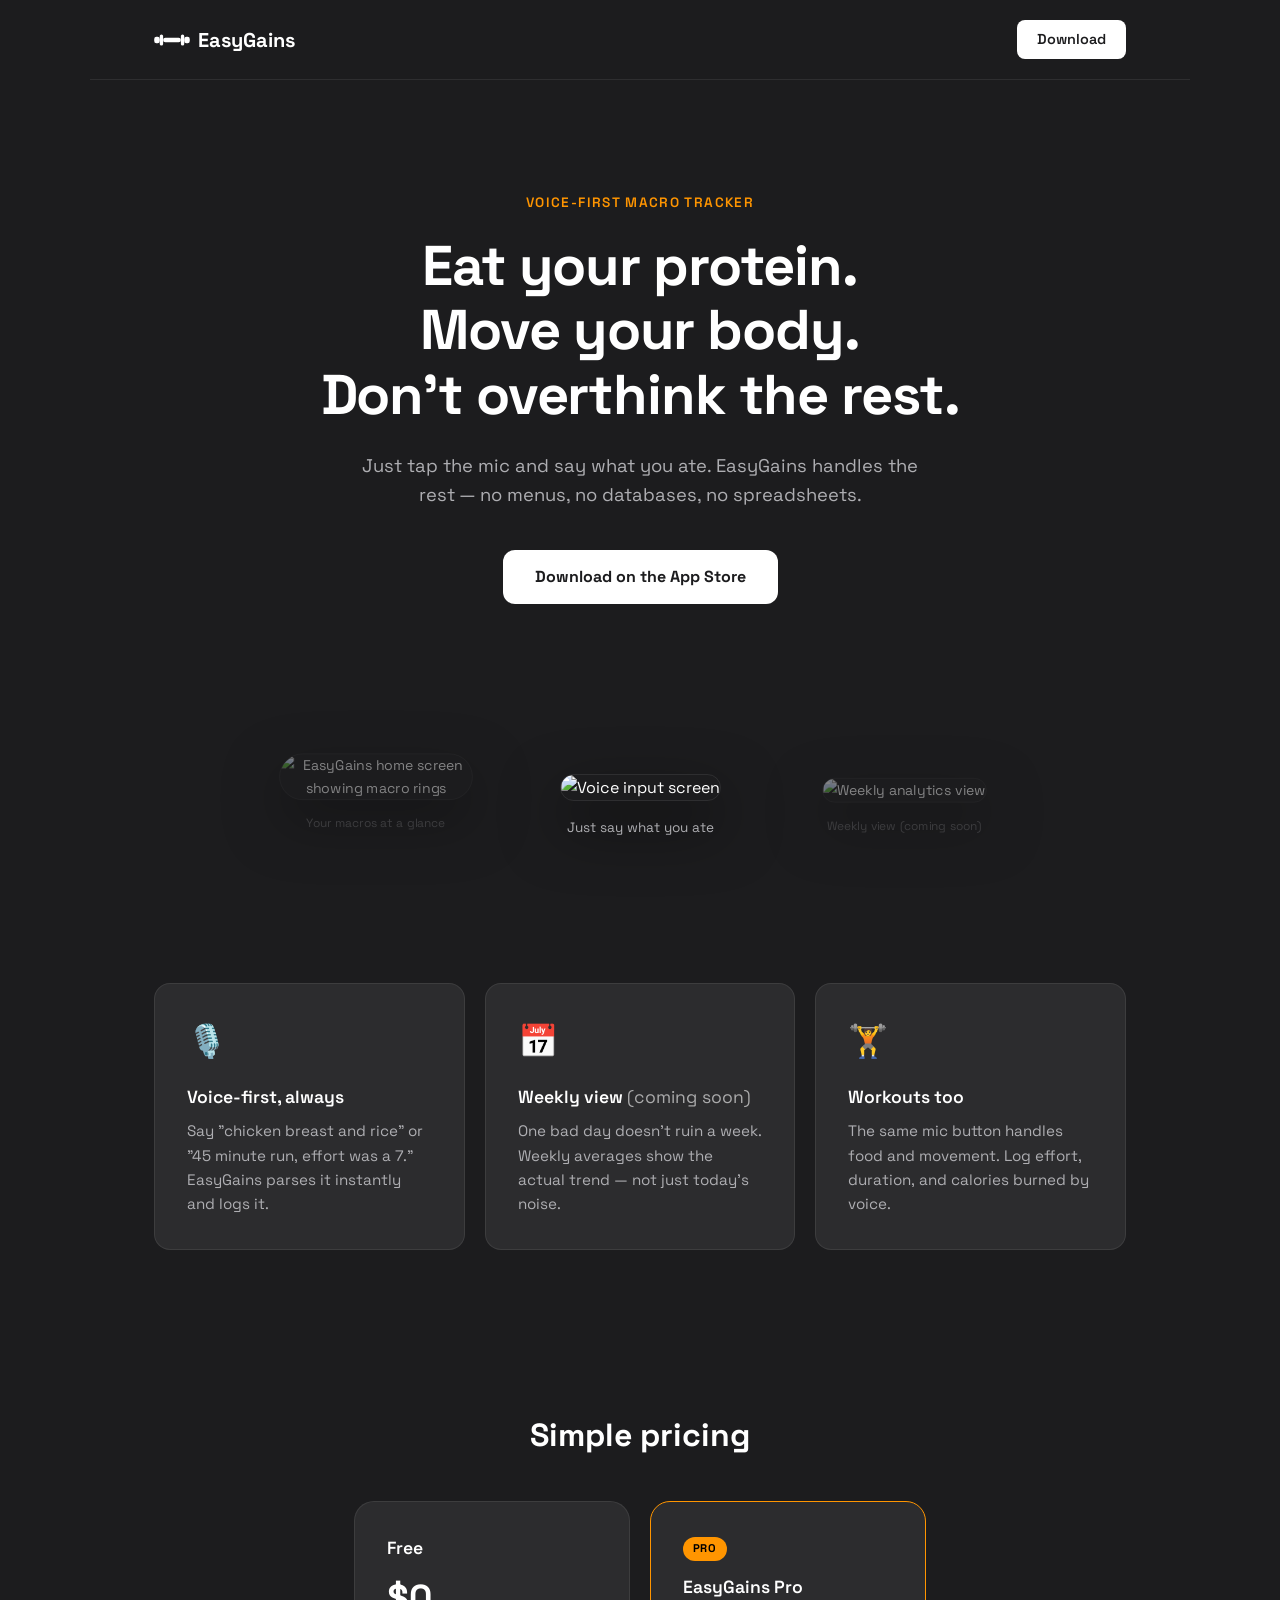
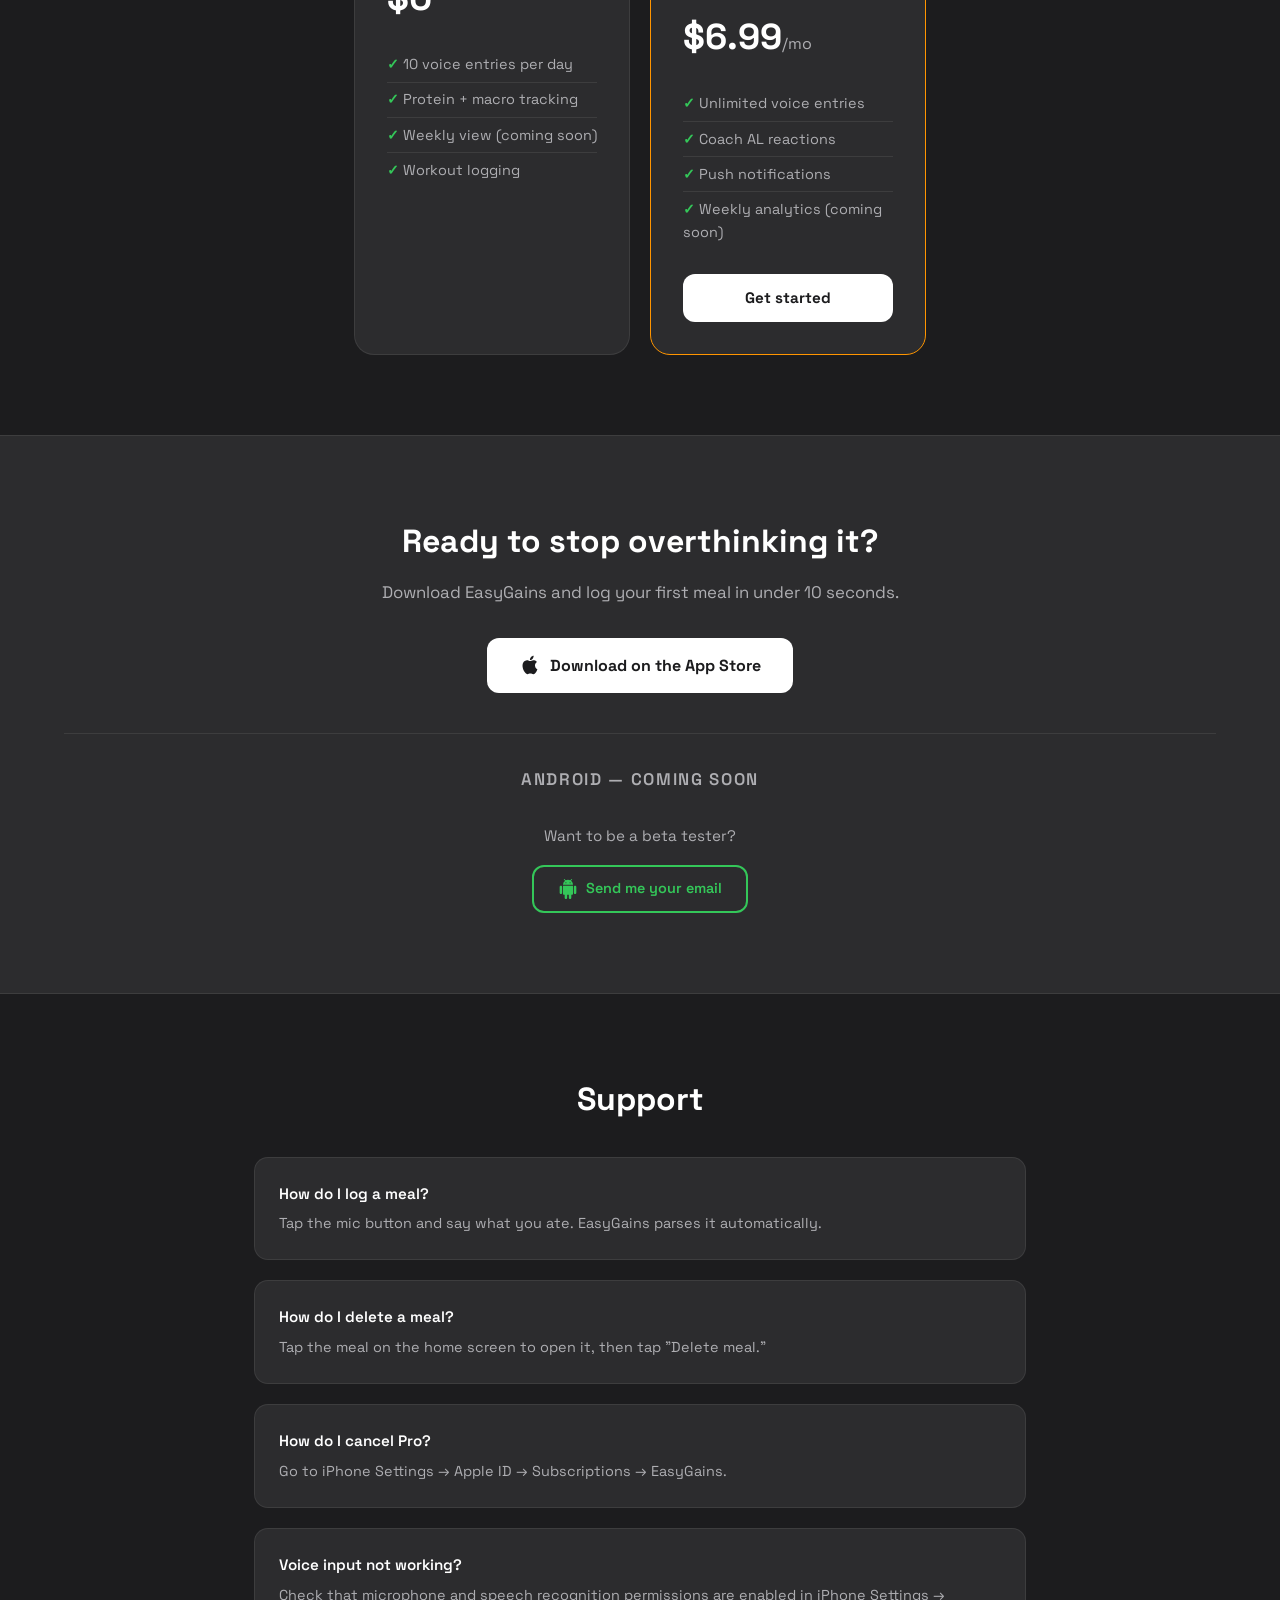
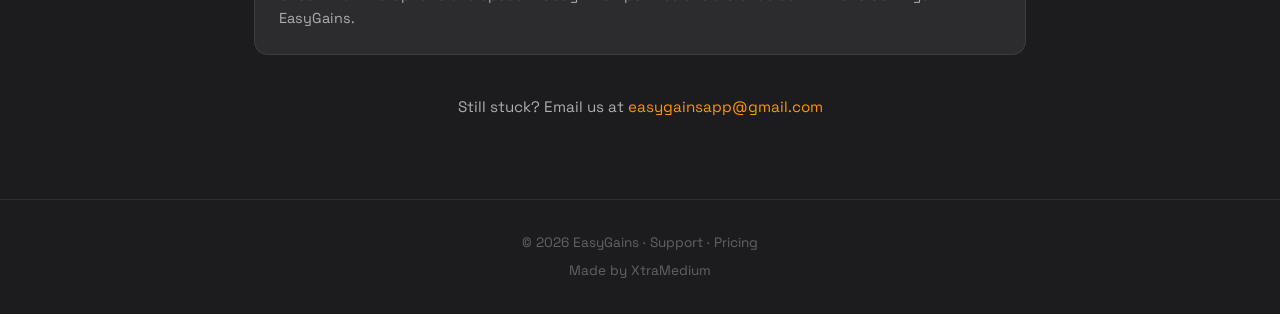
==== index.html @ 346e752f "feat: add Android beta signup and update contact email Add Android coming-soon section with mailto b" ====
<!DOCTYPE html>
<html lang="en">
<head>
    <meta charset="UTF-8">
    <meta name="viewport" content="width=device-width, initial-scale=1.0">
    <title>EasyGains — Voice-first macro tracker</title>
    <meta name="description" content="Track protein and macros by voice. Just say what you ate. No menus. No databases. Just results.">
    <link rel="icon" href="assets/favicon.png">
    <link rel="stylesheet" href="styles.css">
    <link rel="preconnect" href="https://fonts.googleapis.com">
    <link rel="preconnect" href="https://fonts.gstatic.com" crossorigin>
    <link href="https://fonts.googleapis.com/css2?family=Space+Grotesk:wght@400;500;600;700&display=swap" rel="stylesheet">
</head>
<body>

    <nav>
        <div class="logo">
            <svg class="logo-icon" viewBox="0 0 32 18" fill="none" xmlns="http://www.w3.org/2000/svg">
                <rect x="0" y="6" width="5" height="6" rx="2" fill="white"/>
                <rect x="5" y="4" width="3" height="10" rx="1.5" fill="white"/>
                <rect x="8" y="7" width="16" height="4" rx="2" fill="white"/>
                <rect x="24" y="4" width="3" height="10" rx="1.5" fill="white"/>
                <rect x="27" y="6" width="5" height="6" rx="2" fill="white"/>
            </svg>
            EasyGains
        </div>
        <a href="https://apps.apple.com/app/easygains/id6760476920" class="btn-nav">Download</a>
    </nav>

    <section class="hero">
        <p class="eyebrow">Voice-first macro tracker</p>
        <h1>Eat your protein.<br>Move your body.<br>Don't overthink the rest.</h1>
        <p class="subtitle">Just tap the mic and say what you ate. EasyGains handles the rest — no menus, no databases, no spreadsheets.</p>
        <a href="https://apps.apple.com/app/easygains/id6760476920" class="btn-primary">Download on the App Store</a>
    </section>

    <section class="screenshots">
        <div class="phone-row">
            <div class="phone-wrap" onclick="setFeatured(this)">
                <img src="assets/screenshots/home.png" alt="EasyGains home screen showing macro rings" class="phone-screen">
                <p class="screen-label">Your macros at a glance</p>
            </div>
            <div class="phone-wrap featured" onclick="setFeatured(this)">
                <img src="assets/screenshots/voice.png" alt="Voice input screen" class="phone-screen">
                <p class="screen-label">Just say what you ate</p>
            </div>
            <div class="phone-wrap" onclick="setFeatured(this)">
                <img src="assets/screenshots/weekly.png" alt="Weekly analytics view" class="phone-screen">
                <p class="screen-label">Weekly view (coming soon)</p>
            </div>
        </div>
    </section>

    <section class="features">
        <div class="features-grid">
            <div class="feature-card">
                <span class="feature-icon">🎙️</span>
                <h3>Voice-first, always</h3>
                <p>Say "chicken breast and rice" or "45 minute run, effort was a 7." EasyGains parses it instantly and logs it.</p>
            </div>
            <div class="feature-card">
                <span class="feature-icon">📅</span>
                <h3>Weekly view <span style="font-weight:400; opacity:0.6;">(coming soon)</span></h3>
                <p>One bad day doesn't ruin a week. Weekly averages show the actual trend — not just today's noise.</p>
            </div>
            <div class="feature-card">
                <span class="feature-icon">🏋️</span>
                <h3>Workouts too</h3>
                <p>The same mic button handles food and movement. Log effort, duration, and calories burned by voice.</p>
            </div>
        </div>
    </section>

    <section class="pricing" id="pricing">
        <h2>Simple pricing</h2>
        <div class="pricing-grid">
            <div class="pricing-card">
                <h3>Free</h3>
                <p class="price">$0</p>
                <ul>
                    <li>10 voice entries per day</li>
                    <li>Protein + macro tracking</li>
                    <li>Weekly view (coming soon)</li>
                    <li>Workout logging</li>
                </ul>
            </div>
            <div class="pricing-card pro">
                <div class="pro-badge">Pro</div>
                <h3>EasyGains Pro</h3>
                <p class="price">$6.99<span>/mo</span></p>
                <ul>
                    <li>Unlimited voice entries</li>
                    <li>Coach AL reactions</li>
                    <li>Push notifications</li>
                    <li>Weekly analytics (coming soon)</li>
                </ul>
                <a href="https://apps.apple.com/app/easygains/id6760476920" class="btn-primary">Get started</a>
            </div>
        </div>
    </section>

    <section class="download" id="download">
        <h2>Ready to stop overthinking it?</h2>
        <p>Download EasyGains and log your first meal in under 10 seconds.</p>
        <a href="https://apps.apple.com/app/easygains/id6760476920" class="app-store-btn">
            <svg viewBox="0 0 24 24" fill="currentColor" class="apple-icon"><path d="M18.71 19.5c-.83 1.24-1.71 2.45-3.05 2.47-1.34.03-1.77-.79-3.29-.79-1.53 0-2 .77-3.27.82-1.31.05-2.3-1.32-3.14-2.53C4.25 17 2.94 12.45 4.7 9.39c.87-1.52 2.43-2.48 4.12-2.51 1.28-.02 2.5.87 3.29.87.78 0 2.26-1.07 3.8-.91.65.03 2.47.26 3.64 1.98-.09.06-2.17 1.28-2.15 3.81.03 3.02 2.65 4.03 2.68 4.04-.03.07-.42 1.44-1.38 2.83M13 3.5c.73-.83 1.94-1.46 2.94-1.5.13 1.17-.34 2.35-1.04 3.19-.69.85-1.83 1.51-2.95 1.42-.15-1.15.41-2.35 1.05-3.11z"/></svg>
            Download on the App Store
        </a>
        <div class="android-beta">
            <p class="android-label">Android — coming soon</p>
            <p class="android-text">Want to be a beta tester?</p>
            <a href="mailto:easygainsapp@gmail.com?subject=EasyGains%20Android%20Beta&body=Hey!%20I'd%20like%20to%20join%20the%20Android%20beta." class="btn-android">
                <svg viewBox="0 0 24 24" fill="currentColor" class="android-icon"><path d="M6 18c0 .55.45 1 1 1h1v3.5c0 .83.67 1.5 1.5 1.5s1.5-.67 1.5-1.5V19h2v3.5c0 .83.67 1.5 1.5 1.5s1.5-.67 1.5-1.5V19h1c.55 0 1-.45 1-1V8H6v10zM3.5 8C2.67 8 2 8.67 2 9.5v7c0 .83.67 1.5 1.5 1.5S5 17.33 5 16.5v-7C5 8.67 4.33 8 3.5 8zm17 0c-.83 0-1.5.67-1.5 1.5v7c0 .83.67 1.5 1.5 1.5s1.5-.67 1.5-1.5v-7c0-.83-.67-1.5-1.5-1.5zm-4.97-5.84l1.3-1.3c.2-.2.2-.51 0-.71-.2-.2-.51-.2-.71 0l-1.48 1.48A5.84 5.84 0 0012 1c-.96 0-1.86.23-2.66.63L7.85.15c-.2-.2-.51-.2-.71 0-.2.2-.2.51 0 .71l1.31 1.31A5.983 5.983 0 006 7h12c0-2.21-1.2-4.15-2.97-5.18-.07-.05-.14-.1-.22-.16-.05-.03-.1-.07-.15-.1l-.13-.1zM10 5H9V4h1v1zm5 0h-1V4h1v1z"/></svg>
                Send me your email
            </a>
        </div>
    </section>

    <section class="support" id="support">
        <h2>Support</h2>
        <div class="support-grid">
            <div class="support-item">
                <h4>How do I log a meal?</h4>
                <p>Tap the mic button and say what you ate. EasyGains parses it automatically.</p>
            </div>
            <div class="support-item">
                <h4>How do I delete a meal?</h4>
                <p>Tap the meal on the home screen to open it, then tap "Delete meal."</p>
            </div>
            <div class="support-item">
                <h4>How do I cancel Pro?</h4>
                <p>Go to iPhone Settings → Apple ID → Subscriptions → EasyGains.</p>
            </div>
            <div class="support-item">
                <h4>Voice input not working?</h4>
                <p>Check that microphone and speech recognition permissions are enabled in iPhone Settings → EasyGains.</p>
            </div>
        </div>
        <p class="support-contact">Still stuck? Email us at <a href="mailto:easygainsapp@gmail.com">easygainsapp@gmail.com</a></p>
    </section>

    <footer>
        <p>© 2026 EasyGains · <a href="#support">Support</a> · <a href="#pricing">Pricing</a></p>
        <p class="footer-sub">Made by <a href="https://extramediumal.github.io" target="_blank">XtraMedium</a></p>
    </footer>

    <script>
        function setFeatured(el) {
            document.querySelectorAll('.phone-wrap').forEach(w => w.classList.remove('featured'));
            el.classList.add('featured');
        }
    </script>

</body>
</html>
---- styles.css ----
* {
    margin: 0;
    padding: 0;
    box-sizing: border-box;
}

:root {
    --bg: #1C1C1E;
    --bg-card: #2C2C2E;
    --bg-card-hover: #3A3A3C;
    --text: #FFFFFF;
    --text-secondary: #AEAEB2;
    --text-muted: #636366;
    --amber: #FF9500;
    --purple: #AF52DE;
    --green: #34C759;
    --border: rgba(255,255,255,0.08);
}

body {
    font-family: 'Space Grotesk', sans-serif;
    background: var(--bg);
    color: var(--text);
    line-height: 1.6;
}

/* Nav */
nav {
    display: flex;
    justify-content: space-between;
    align-items: center;
    padding: 1.25rem 5%;
    max-width: 1100px;
    margin: 0 auto;
    border-bottom: 1px solid var(--border);
}

.logo {
    font-size: 1.25rem;
    font-weight: 700;
    display: flex;
    align-items: center;
    gap: 0.5rem;
    color: var(--text);
    text-decoration: none;
}

.logo-icon {
    width: 36px;
    height: 20px;
}

.btn-nav {
    background: var(--text);
    color: var(--bg);
    padding: 0.5rem 1.25rem;
    border-radius: 8px;
    text-decoration: none;
    font-weight: 600;
    font-size: 0.9rem;
    transition: opacity 0.2s;
}

.btn-nav:hover {
    opacity: 0.85;
}

/* Hero */
.hero {
    text-align: center;
    padding: 7rem 5% 5rem;
    max-width: 780px;
    margin: 0 auto;
}

.eyebrow {
    font-size: 0.85rem;
    font-weight: 600;
    letter-spacing: 0.1em;
    text-transform: uppercase;
    color: var(--amber);
    margin-bottom: 1.25rem;
}

.hero h1 {
    font-size: 3.5rem;
    font-weight: 700;
    line-height: 1.15;
    margin-bottom: 1.5rem;
    letter-spacing: -0.02em;
}

.hero .subtitle {
    font-size: 1.15rem;
    color: var(--text-secondary);
    max-width: 560px;
    margin: 0 auto 2.5rem;
}

.btn-primary {
    display: inline-block;
    background: var(--text);
    color: var(--bg);
    padding: 0.9rem 2rem;
    border-radius: 12px;
    text-decoration: none;
    font-weight: 700;
    font-size: 1rem;
    transition: all 0.2s;
}

.btn-primary:hover {
    opacity: 0.9;
    transform: translateY(-2px);
}

/* Screenshots */
.screenshots {
    padding: 4rem 5%;
    overflow: hidden;
}

.phone-row {
    display: flex;
    justify-content: center;
    align-items: flex-end;
    gap: 1.5rem;
    max-width: 900px;
    margin: 0 auto;
}

.phone-wrap {
    flex: 1;
    max-width: 220px;
    text-align: center;
    opacity: 0.45;
    transform: scale(0.88);
    transition: opacity 0.4s ease, transform 0.4s cubic-bezier(0.34, 1.56, 0.64, 1), max-width 0.4s ease;
    cursor: pointer;
}

.phone-wrap:hover:not(.featured) {
    opacity: 0.65;
    transform: scale(0.91);
}

.phone-wrap.featured {
    opacity: 1;
    transform: scale(1);
    max-width: 260px;
    cursor: default;
}

.phone-screen {
    width: 100%;
    border-radius: 36px;
    box-shadow: 0 24px 60px rgba(0,0,0,0.5);
    border: 1px solid var(--border);
}

.screen-label {
    margin-top: 1rem;
    font-size: 0.85rem;
    color: var(--text-muted);
}

.phone-wrap.featured .screen-label {
    color: var(--text-secondary);
}

/* Features */
.features {
    padding: 5rem 5%;
    max-width: 1100px;
    margin: 0 auto;
}

.features-grid {
    display: grid;
    grid-template-columns: repeat(auto-fit, minmax(240px, 1fr));
    gap: 1.25rem;
}

.feature-card {
    background: var(--bg-card);
    padding: 2rem;
    border-radius: 16px;
    border: 1px solid var(--border);
    transition: all 0.2s;
}

.feature-card:hover {
    background: var(--bg-card-hover);
    transform: translateY(-3px);
}

.feature-icon {
    font-size: 2rem;
    display: block;
    margin-bottom: 1rem;
}

.feature-card h3 {
    font-size: 1.1rem;
    font-weight: 600;
    margin-bottom: 0.5rem;
}

.feature-card p {
    color: var(--text-secondary);
    font-size: 0.95rem;
}

/* Pricing */
.pricing {
    padding: 5rem 5%;
    max-width: 700px;
    margin: 0 auto;
    text-align: center;
}

.pricing h2 {
    font-size: 2rem;
    font-weight: 700;
    margin-bottom: 2.5rem;
}

.pricing-grid {
    display: grid;
    grid-template-columns: 1fr 1fr;
    gap: 1.25rem;
    text-align: left;
}

.pricing-card {
    background: var(--bg-card);
    border: 1px solid var(--border);
    border-radius: 20px;
    padding: 2rem;
}

.pricing-card.pro {
    border-color: var(--amber);
    position: relative;
}

.pro-badge {
    display: inline-block;
    background: var(--amber);
    color: #000;
    font-size: 0.7rem;
    font-weight: 700;
    letter-spacing: 0.08em;
    text-transform: uppercase;
    padding: 0.2rem 0.6rem;
    border-radius: 20px;
    margin-bottom: 0.75rem;
}

.pricing-card h3 {
    font-size: 1.1rem;
    font-weight: 600;
    margin-bottom: 0.5rem;
}

.price {
    font-size: 2.25rem;
    font-weight: 700;
    margin-bottom: 1.25rem;
}

.price span {
    font-size: 1rem;
    font-weight: 400;
    color: var(--text-secondary);
}

.pricing-card ul {
    list-style: none;
    margin-bottom: 1.5rem;
}

.pricing-card ul li {
    color: var(--text-secondary);
    font-size: 0.9rem;
    padding: 0.35rem 0;
    border-bottom: 1px solid var(--border);
}

.pricing-card ul li:last-child {
    border-bottom: none;
}

.pricing-card ul li::before {
    content: "✓ ";
    color: var(--green);
    font-weight: 600;
}

.pricing-card .btn-primary {
    width: 100%;
    text-align: center;
    padding: 0.75rem;
    font-size: 0.95rem;
}

/* Download */
.download {
    background: var(--bg-card);
    border-top: 1px solid var(--border);
    border-bottom: 1px solid var(--border);
    text-align: center;
    padding: 5rem 5%;
}

.download h2 {
    font-size: 2rem;
    font-weight: 700;
    margin-bottom: 0.75rem;
}

.download p {
    color: var(--text-secondary);
    margin-bottom: 2rem;
    font-size: 1.05rem;
}

.app-store-btn {
    display: inline-flex;
    align-items: center;
    gap: 0.6rem;
    background: var(--text);
    color: var(--bg);
    padding: 0.9rem 2rem;
    border-radius: 12px;
    text-decoration: none;
    font-weight: 700;
    font-size: 1rem;
    transition: all 0.2s;
}

.app-store-btn:hover {
    opacity: 0.9;
    transform: translateY(-2px);
}

.apple-icon {
    width: 22px;
    height: 22px;
}

/* Android Beta */
.android-beta {
    margin-top: 2.5rem;
    padding-top: 2rem;
    border-top: 1px solid var(--border);
}

.android-label {
    font-size: 0.85rem;
    font-weight: 600;
    letter-spacing: 0.1em;
    text-transform: uppercase;
    color: var(--green);
    margin-bottom: 0.25rem;
}

.android-beta .android-text {
    color: var(--text-secondary);
    font-size: 0.95rem;
    margin-bottom: 1rem;
}

.btn-android {
    display: inline-flex;
    align-items: center;
    gap: 0.5rem;
    background: transparent;
    color: var(--green);
    padding: 0.65rem 1.5rem;
    border-radius: 12px;
    border: 2px solid var(--green);
    text-decoration: none;
    font-weight: 600;
    font-size: 0.9rem;
    transition: all 0.2s;
}

.btn-android:hover {
    background: var(--green);
    color: var(--bg);
    transform: translateY(-2px);
}

.android-icon {
    width: 20px;
    height: 20px;
}

/* Support */
.support {
    padding: 5rem 5%;
    max-width: 900px;
    margin: 0 auto;
}

.support h2 {
    font-size: 2rem;
    font-weight: 700;
    margin-bottom: 2rem;
    text-align: center;
}

.support-grid {
    display: grid;
    grid-template-columns: repeat(auto-fit, minmax(380px, 1fr));
    gap: 1.25rem;
    margin-bottom: 2.5rem;
}

.support-item {
    background: var(--bg-card);
    border: 1px solid var(--border);
    border-radius: 14px;
    padding: 1.5rem;
}

.support-item h4 {
    font-size: 0.95rem;
    font-weight: 600;
    margin-bottom: 0.4rem;
}

.support-item p {
    color: var(--text-secondary);
    font-size: 0.9rem;
}

.support-contact {
    text-align: center;
    color: var(--text-secondary);
    font-size: 0.95rem;
}

.support-contact a {
    color: var(--amber);
    text-decoration: none;
}

.support-contact a:hover {
    text-decoration: underline;
}

/* Footer */
footer {
    text-align: center;
    padding: 2rem;
    border-top: 1px solid var(--border);
    color: var(--text-muted);
    font-size: 0.85rem;
}

footer a {
    color: var(--text-muted);
    text-decoration: none;
}

footer a:hover {
    color: var(--text-secondary);
}

.footer-sub {
    margin-top: 0.4rem;
}

/* Responsive */
@media (max-width: 768px) {
    .hero h1 {
        font-size: 2.25rem;
    }

    .phone-row {
        gap: 0.75rem;
    }

    .phone-wrap {
        opacity: 0.5;
    }

    .pricing-grid {
        grid-template-columns: 1fr;
    }

    .support-grid {
        grid-template-columns: 1fr;
    }
}
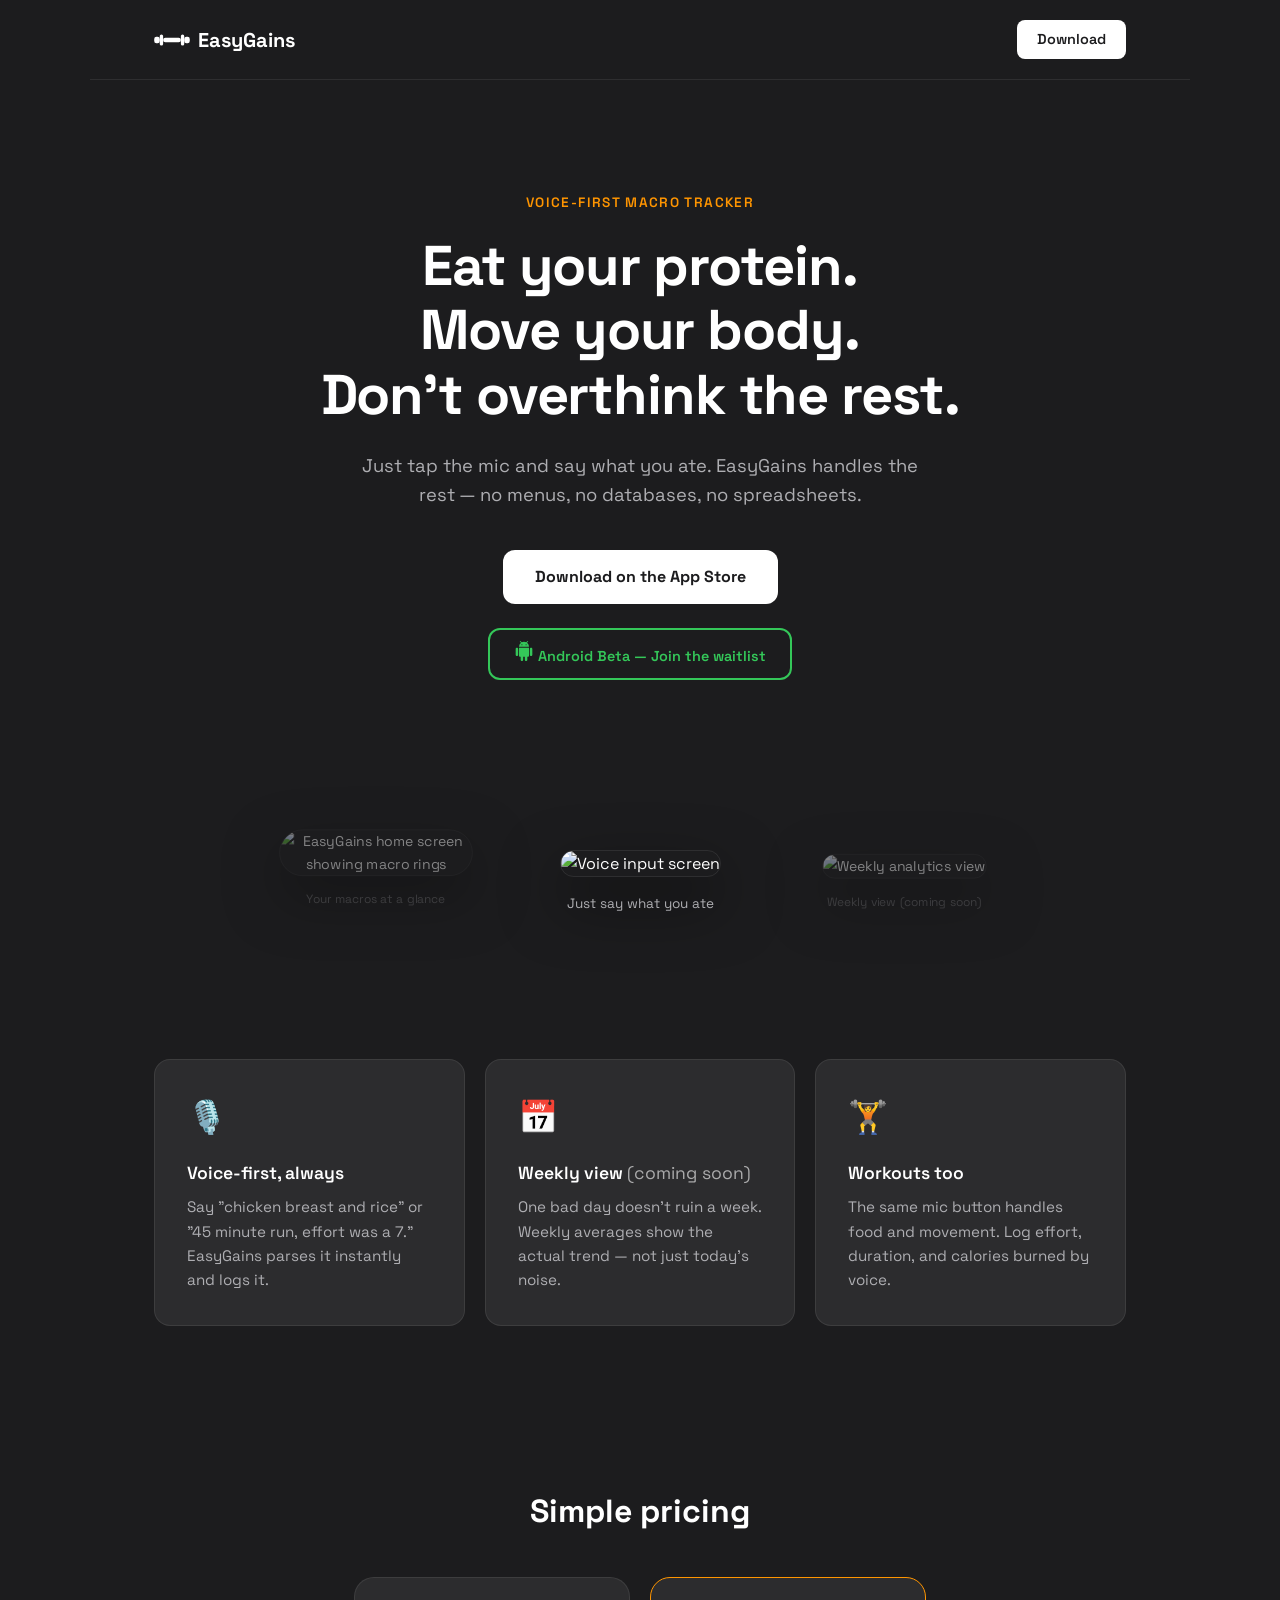
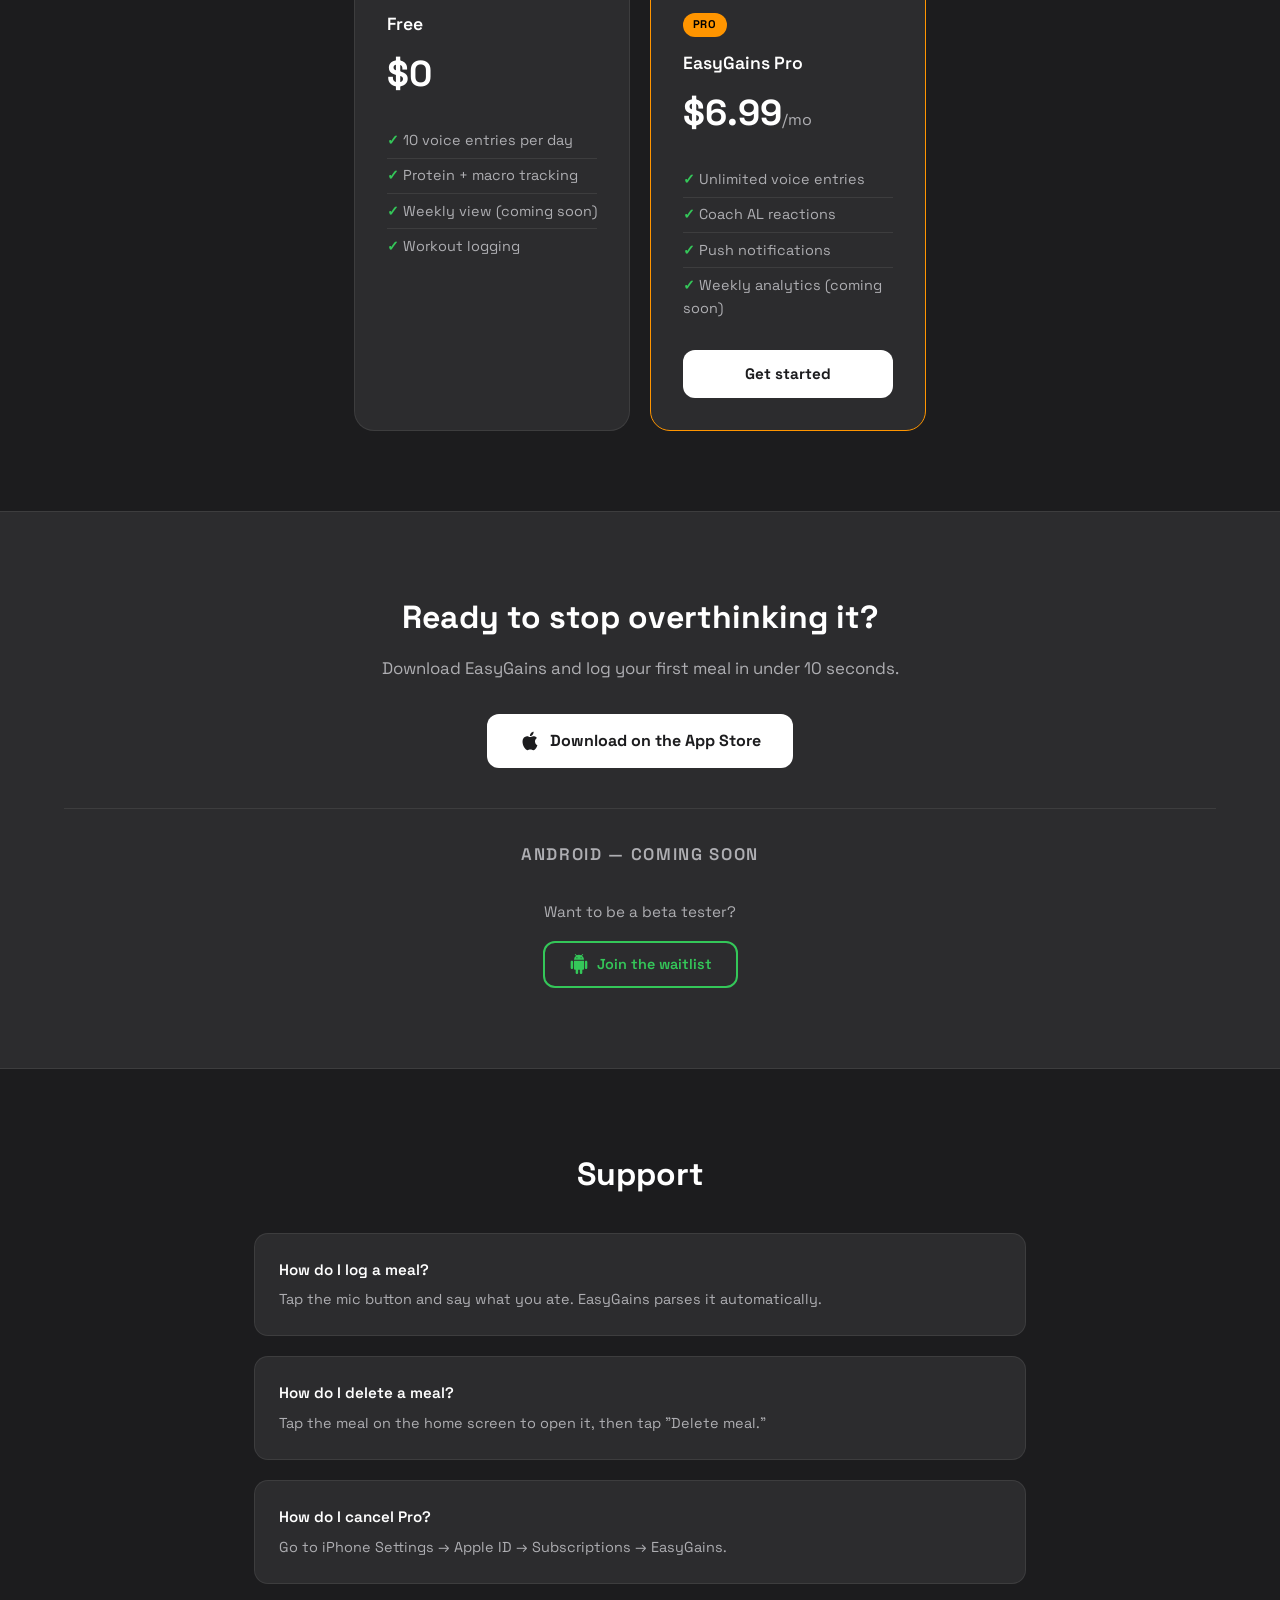
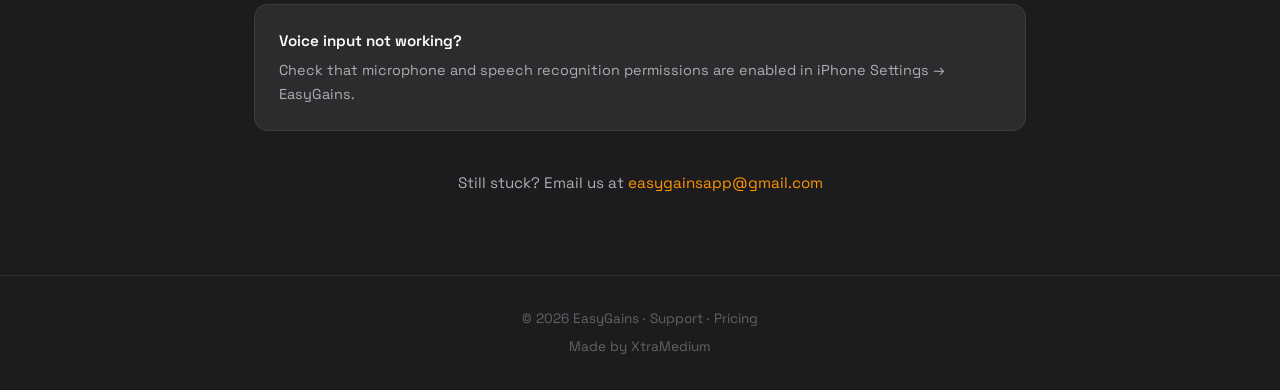
==== commit 95b8728c: "fix: encode apostrophe in mailto body, add spacing between hero buttons The unencoded apostrophe in " ====
--- a/index.html
+++ b/index.html
@@ -32,6 +32,10 @@
         <h1>Eat your protein.<br>Move your body.<br>Don't overthink the rest.</h1>
         <p class="subtitle">Just tap the mic and say what you ate. EasyGains handles the rest — no menus, no databases, no spreadsheets.</p>
         <a href="https://apps.apple.com/app/easygains/id6760476920" class="btn-primary">Download on the App Store</a>
+        <a href="mailto:easygainsapp@gmail.com?subject=EasyGains%20Android%20Beta&body=I%27d%20like%20to%20join%20the%20Android%20beta!" class="btn-android hero-android">
+            <svg viewBox="0 0 24 24" fill="currentColor" class="android-icon"><path d="M6 18c0 .55.45 1 1 1h1v3.5c0 .83.67 1.5 1.5 1.5s1.5-.67 1.5-1.5V19h2v3.5c0 .83.67 1.5 1.5 1.5s1.5-.67 1.5-1.5V19h1c.55 0 1-.45 1-1V8H6v10zM3.5 8C2.67 8 2 8.67 2 9.5v7c0 .83.67 1.5 1.5 1.5S5 17.33 5 16.5v-7C5 8.67 4.33 8 3.5 8zm17 0c-.83 0-1.5.67-1.5 1.5v7c0 .83.67 1.5 1.5 1.5s1.5-.67 1.5-1.5v-7c0-.83-.67-1.5-1.5-1.5zm-4.97-5.84l1.3-1.3c.2-.2.2-.51 0-.71-.2-.2-.51-.2-.71 0l-1.48 1.48A5.84 5.84 0 0012 1c-.96 0-1.86.23-2.66.63L7.85.15c-.2-.2-.51-.2-.71 0-.2.2-.2.51 0 .71l1.31 1.31A5.983 5.983 0 006 7h12c0-2.21-1.2-4.15-2.97-5.18-.07-.05-.14-.1-.22-.16-.05-.03-.1-.07-.15-.1l-.13-.1zM10 5H9V4h1v1zm5 0h-1V4h1v1z"/></svg>
+            Android Beta — Join the waitlist
+        </a>
     </section>
 
     <section class="screenshots">
@@ -109,9 +113,9 @@
         <div class="android-beta">
             <p class="android-label">Android — coming soon</p>
             <p class="android-text">Want to be a beta tester?</p>
-            <a href="mailto:easygainsapp@gmail.com?subject=EasyGains%20Android%20Beta&body=Hey!%20I'd%20like%20to%20join%20the%20Android%20beta." class="btn-android">
+            <a href="mailto:easygainsapp@gmail.com?subject=EasyGains%20Android%20Beta&body=I%27d%20like%20to%20join%20the%20Android%20beta!" class="btn-android">
                 <svg viewBox="0 0 24 24" fill="currentColor" class="android-icon"><path d="M6 18c0 .55.45 1 1 1h1v3.5c0 .83.67 1.5 1.5 1.5s1.5-.67 1.5-1.5V19h2v3.5c0 .83.67 1.5 1.5 1.5s1.5-.67 1.5-1.5V19h1c.55 0 1-.45 1-1V8H6v10zM3.5 8C2.67 8 2 8.67 2 9.5v7c0 .83.67 1.5 1.5 1.5S5 17.33 5 16.5v-7C5 8.67 4.33 8 3.5 8zm17 0c-.83 0-1.5.67-1.5 1.5v7c0 .83.67 1.5 1.5 1.5s1.5-.67 1.5-1.5v-7c0-.83-.67-1.5-1.5-1.5zm-4.97-5.84l1.3-1.3c.2-.2.2-.51 0-.71-.2-.2-.51-.2-.71 0l-1.48 1.48A5.84 5.84 0 0012 1c-.96 0-1.86.23-2.66.63L7.85.15c-.2-.2-.51-.2-.71 0-.2.2-.2.51 0 .71l1.31 1.31A5.983 5.983 0 006 7h12c0-2.21-1.2-4.15-2.97-5.18-.07-.05-.14-.1-.22-.16-.05-.03-.1-.07-.15-.1l-.13-.1zM10 5H9V4h1v1zm5 0h-1V4h1v1z"/></svg>
-                Send me your email
+                Join the waitlist
             </a>
         </div>
     </section>
--- a/styles.css
+++ b/styles.css
@@ -397,6 +397,12 @@
     height: 20px;
 }
 
+.hero-android {
+    display: block;
+    margin: 1.5rem auto 0;
+    width: fit-content;
+}
+
 /* Support */
 .support {
     padding: 5rem 5%;
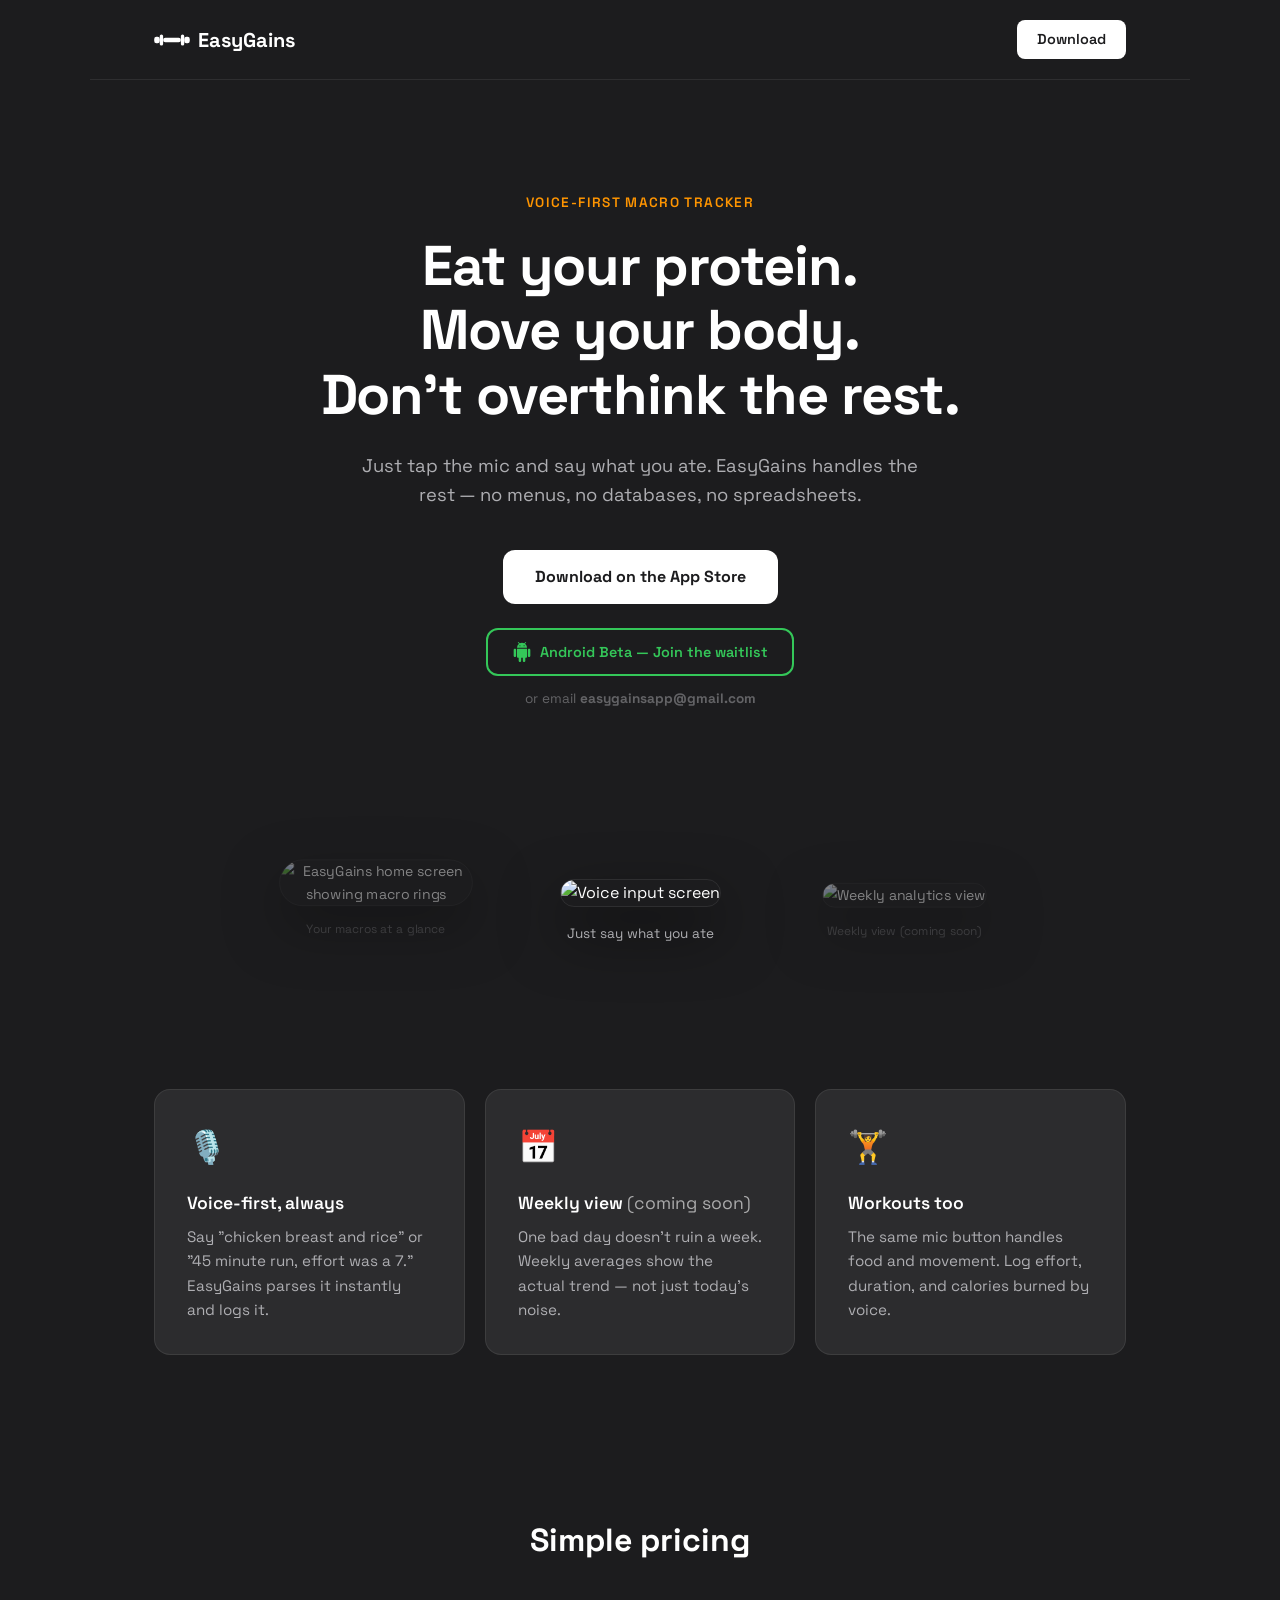
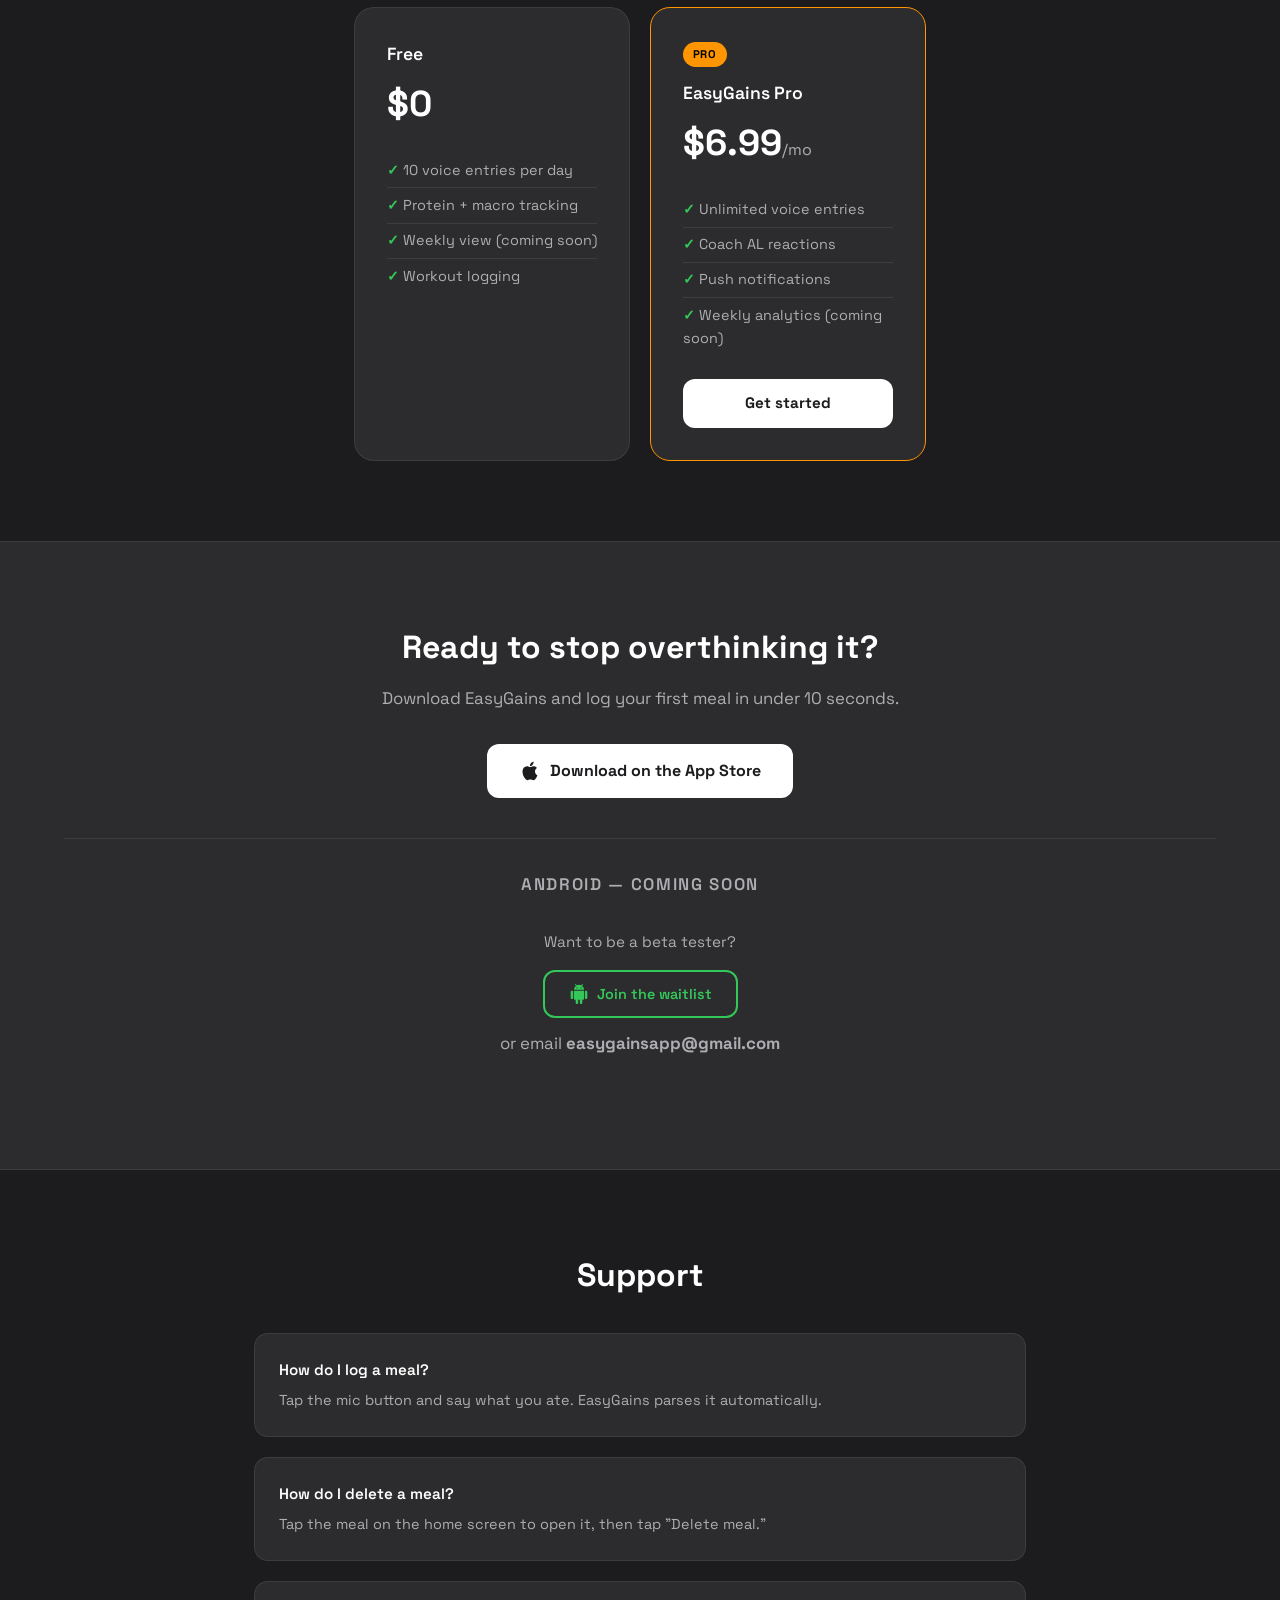
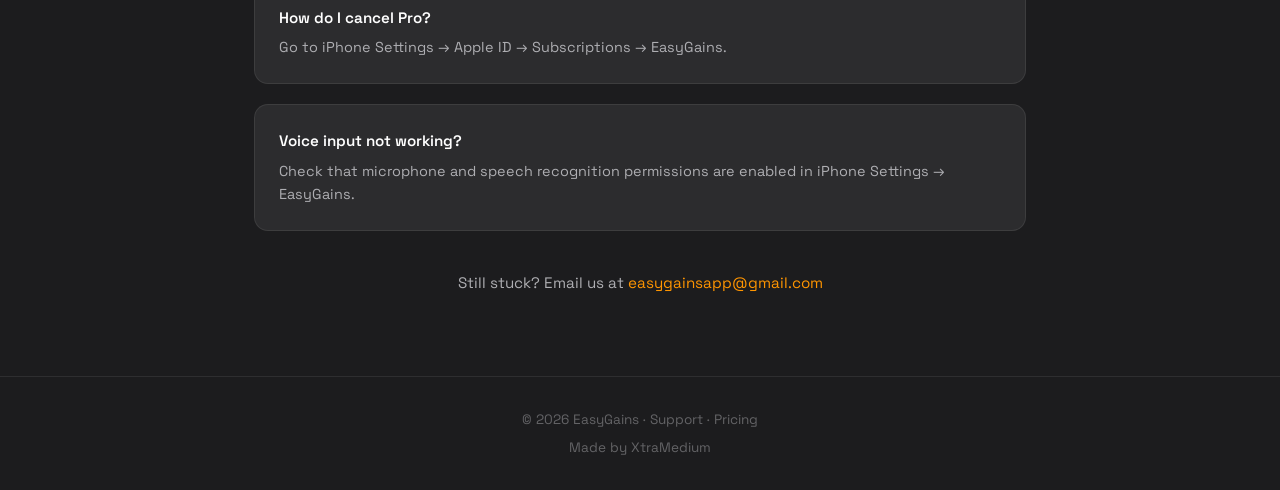
==== commit 251b5a32: "fix: simplify mailto links and add visible email fallback Removed body param from mailto (was causin" ====
--- a/index.html
+++ b/index.html
@@ -32,10 +32,11 @@
         <h1>Eat your protein.<br>Move your body.<br>Don't overthink the rest.</h1>
         <p class="subtitle">Just tap the mic and say what you ate. EasyGains handles the rest — no menus, no databases, no spreadsheets.</p>
         <a href="https://apps.apple.com/app/easygains/id6760476920" class="btn-primary">Download on the App Store</a>
-        <a href="mailto:easygainsapp@gmail.com?subject=EasyGains%20Android%20Beta&body=I%27d%20like%20to%20join%20the%20Android%20beta!" class="btn-android hero-android">
+        <a href="mailto:easygainsapp@gmail.com?subject=EasyGains%20Android%20Beta" class="btn-android hero-android">
             <svg viewBox="0 0 24 24" fill="currentColor" class="android-icon"><path d="M6 18c0 .55.45 1 1 1h1v3.5c0 .83.67 1.5 1.5 1.5s1.5-.67 1.5-1.5V19h2v3.5c0 .83.67 1.5 1.5 1.5s1.5-.67 1.5-1.5V19h1c.55 0 1-.45 1-1V8H6v10zM3.5 8C2.67 8 2 8.67 2 9.5v7c0 .83.67 1.5 1.5 1.5S5 17.33 5 16.5v-7C5 8.67 4.33 8 3.5 8zm17 0c-.83 0-1.5.67-1.5 1.5v7c0 .83.67 1.5 1.5 1.5s1.5-.67 1.5-1.5v-7c0-.83-.67-1.5-1.5-1.5zm-4.97-5.84l1.3-1.3c.2-.2.2-.51 0-.71-.2-.2-.51-.2-.71 0l-1.48 1.48A5.84 5.84 0 0012 1c-.96 0-1.86.23-2.66.63L7.85.15c-.2-.2-.51-.2-.71 0-.2.2-.2.51 0 .71l1.31 1.31A5.983 5.983 0 006 7h12c0-2.21-1.2-4.15-2.97-5.18-.07-.05-.14-.1-.22-.16-.05-.03-.1-.07-.15-.1l-.13-.1zM10 5H9V4h1v1zm5 0h-1V4h1v1z"/></svg>
             Android Beta — Join the waitlist
         </a>
+        <p class="hero-email-fallback">or email <strong>easygainsapp@gmail.com</strong></p>
     </section>
 
     <section class="screenshots">
@@ -113,10 +114,11 @@
         <div class="android-beta">
             <p class="android-label">Android — coming soon</p>
             <p class="android-text">Want to be a beta tester?</p>
-            <a href="mailto:easygainsapp@gmail.com?subject=EasyGains%20Android%20Beta&body=I%27d%20like%20to%20join%20the%20Android%20beta!" class="btn-android">
+            <a href="mailto:easygainsapp@gmail.com?subject=EasyGains%20Android%20Beta" class="btn-android">
                 <svg viewBox="0 0 24 24" fill="currentColor" class="android-icon"><path d="M6 18c0 .55.45 1 1 1h1v3.5c0 .83.67 1.5 1.5 1.5s1.5-.67 1.5-1.5V19h2v3.5c0 .83.67 1.5 1.5 1.5s1.5-.67 1.5-1.5V19h1c.55 0 1-.45 1-1V8H6v10zM3.5 8C2.67 8 2 8.67 2 9.5v7c0 .83.67 1.5 1.5 1.5S5 17.33 5 16.5v-7C5 8.67 4.33 8 3.5 8zm17 0c-.83 0-1.5.67-1.5 1.5v7c0 .83.67 1.5 1.5 1.5s1.5-.67 1.5-1.5v-7c0-.83-.67-1.5-1.5-1.5zm-4.97-5.84l1.3-1.3c.2-.2.2-.51 0-.71-.2-.2-.51-.2-.71 0l-1.48 1.48A5.84 5.84 0 0012 1c-.96 0-1.86.23-2.66.63L7.85.15c-.2-.2-.51-.2-.71 0-.2.2-.2.51 0 .71l1.31 1.31A5.983 5.983 0 006 7h12c0-2.21-1.2-4.15-2.97-5.18-.07-.05-.14-.1-.22-.16-.05-.03-.1-.07-.15-.1l-.13-.1zM10 5H9V4h1v1zm5 0h-1V4h1v1z"/></svg>
                 Join the waitlist
             </a>
+            <p class="android-email-fallback">or email <strong>easygainsapp@gmail.com</strong></p>
         </div>
     </section>
 
--- a/styles.css
+++ b/styles.css
@@ -398,9 +398,21 @@
 }
 
 .hero-android {
-    display: block;
+    display: flex;
     margin: 1.5rem auto 0;
     width: fit-content;
+}
+
+.hero-email-fallback {
+    margin-top: 0.75rem;
+    font-size: 0.85rem;
+    color: var(--text-muted);
+}
+
+.android-email-fallback {
+    margin-top: 0.75rem;
+    font-size: 0.85rem;
+    color: var(--text-muted);
 }
 
 /* Support */
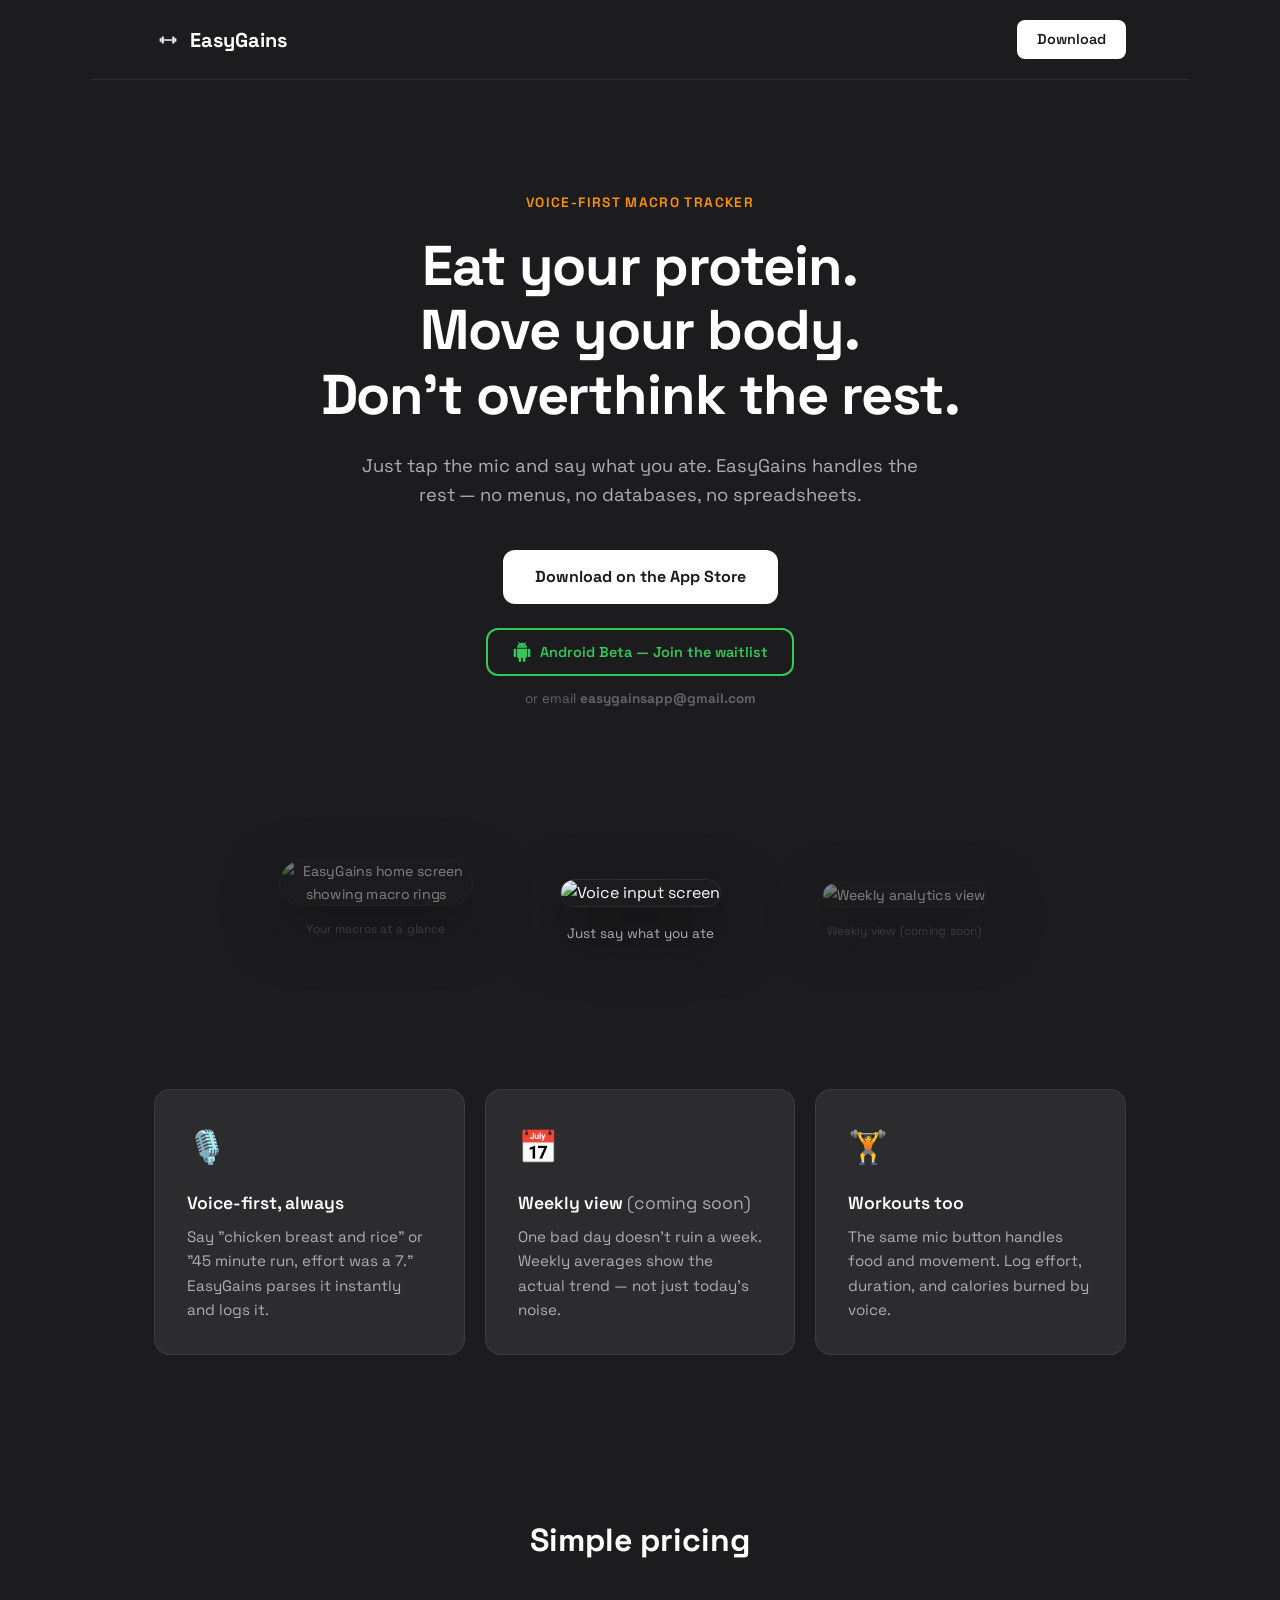
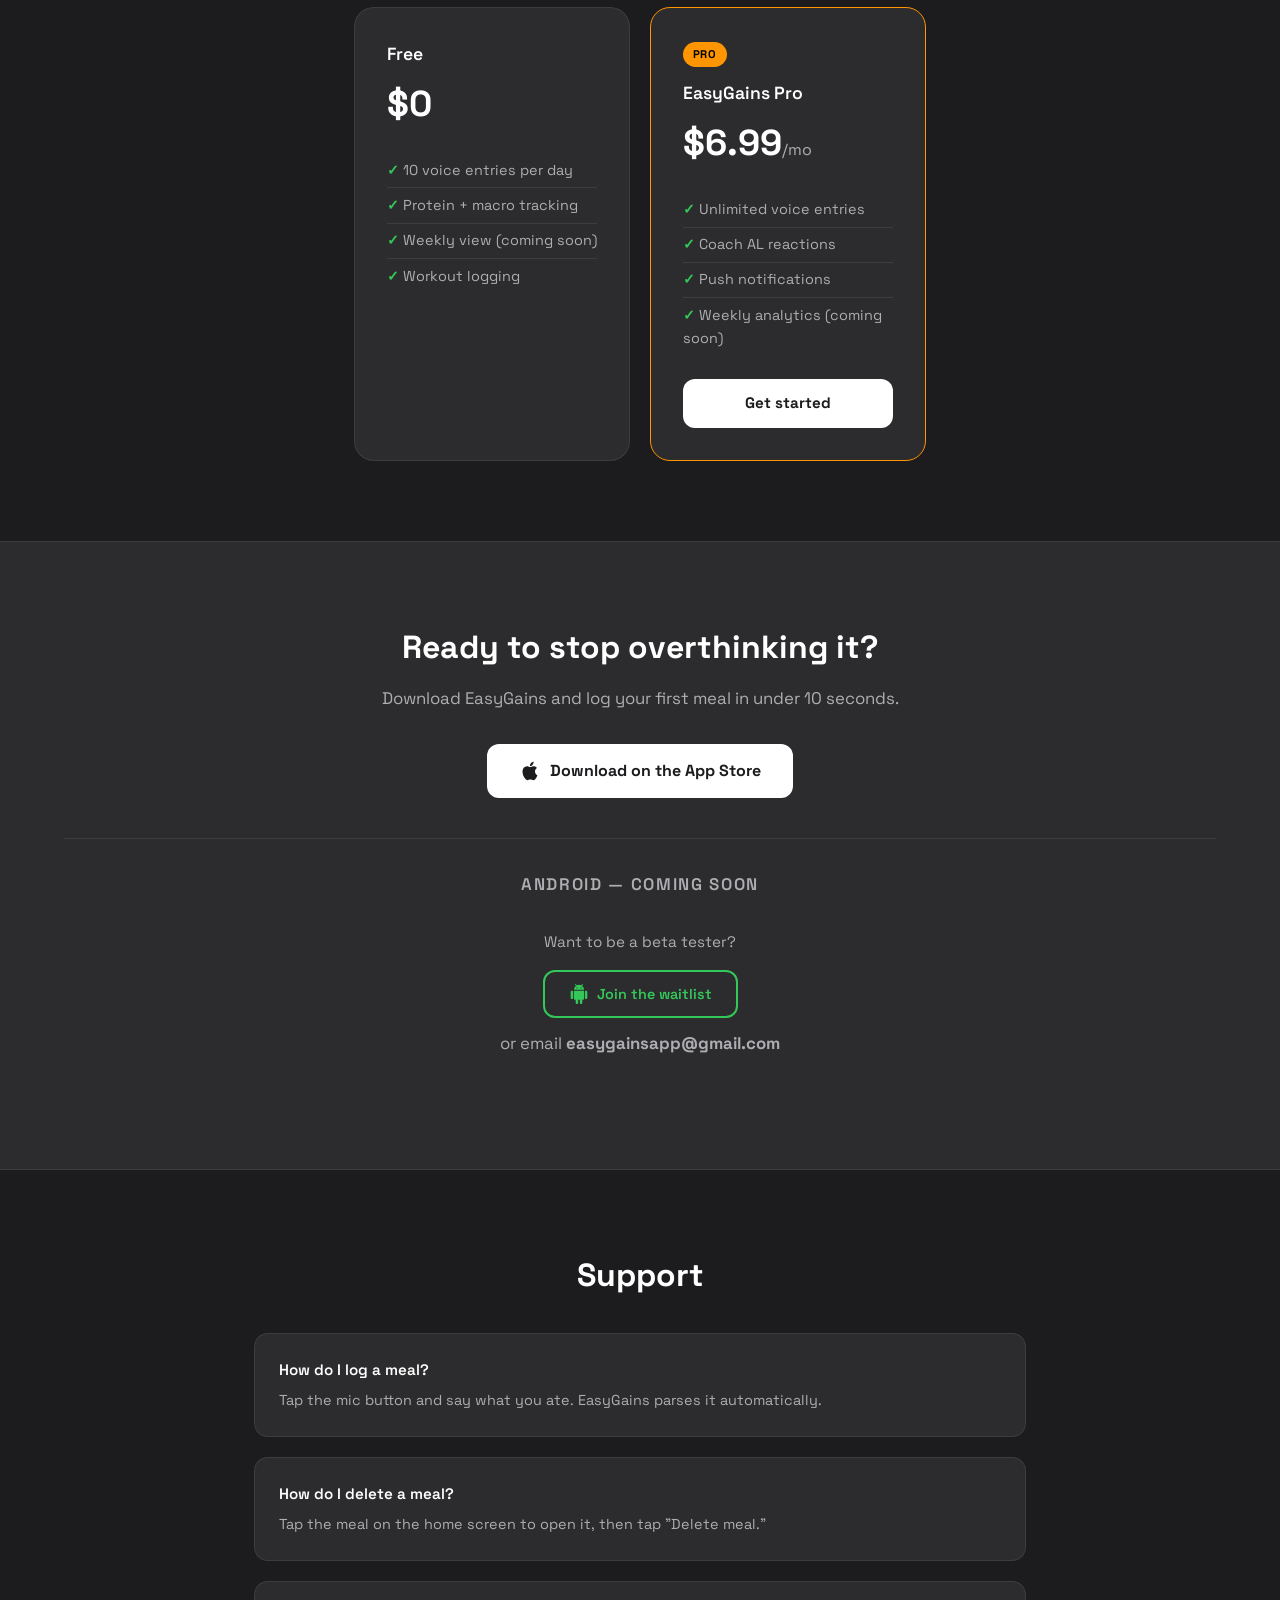
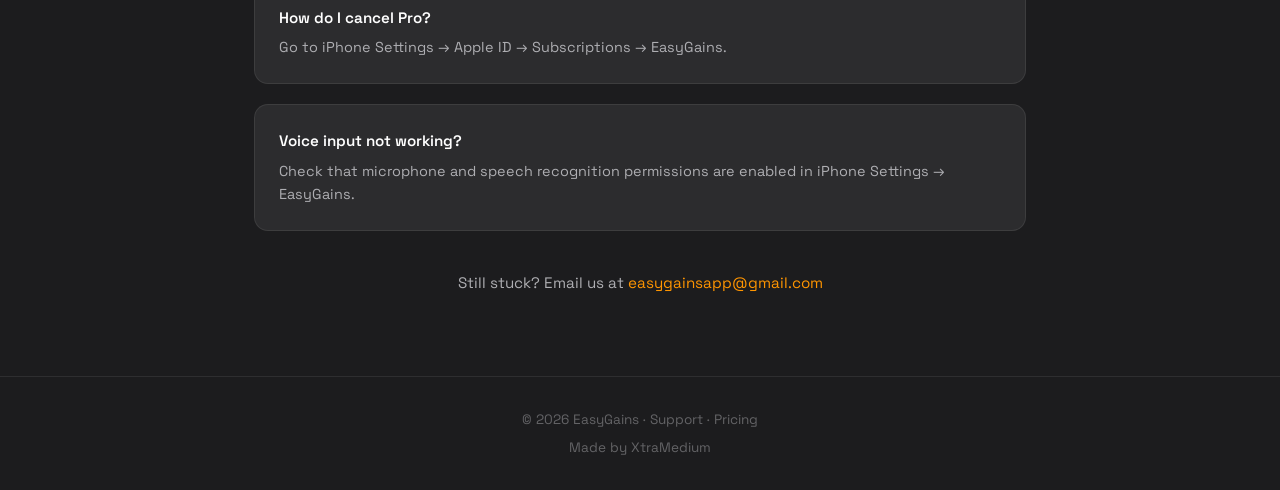
==== commit f36d19c1: "fix: replace nav logo SVG with actual app icon (adaptive-icon) Replaced the inline SVG dumbbell in t" ====
--- a/index.html
+++ b/index.html
@@ -15,13 +15,7 @@
 
     <nav>
         <div class="logo">
-            <svg class="logo-icon" viewBox="0 0 32 18" fill="none" xmlns="http://www.w3.org/2000/svg">
-                <rect x="0" y="6" width="5" height="6" rx="2" fill="white"/>
-                <rect x="5" y="4" width="3" height="10" rx="1.5" fill="white"/>
-                <rect x="8" y="7" width="16" height="4" rx="2" fill="white"/>
-                <rect x="24" y="4" width="3" height="10" rx="1.5" fill="white"/>
-                <rect x="27" y="6" width="5" height="6" rx="2" fill="white"/>
-            </svg>
+            <img src="assets/icon.png" alt="EasyGains" class="logo-icon">
             EasyGains
         </div>
         <a href="https://apps.apple.com/app/easygains/id6760476920" class="btn-nav">Download</a>
--- a/styles.css
+++ b/styles.css
@@ -46,8 +46,9 @@
 }
 
 .logo-icon {
-    width: 36px;
-    height: 20px;
+    width: 28px;
+    height: 28px;
+    object-fit: contain;
 }
 
 .btn-nav {
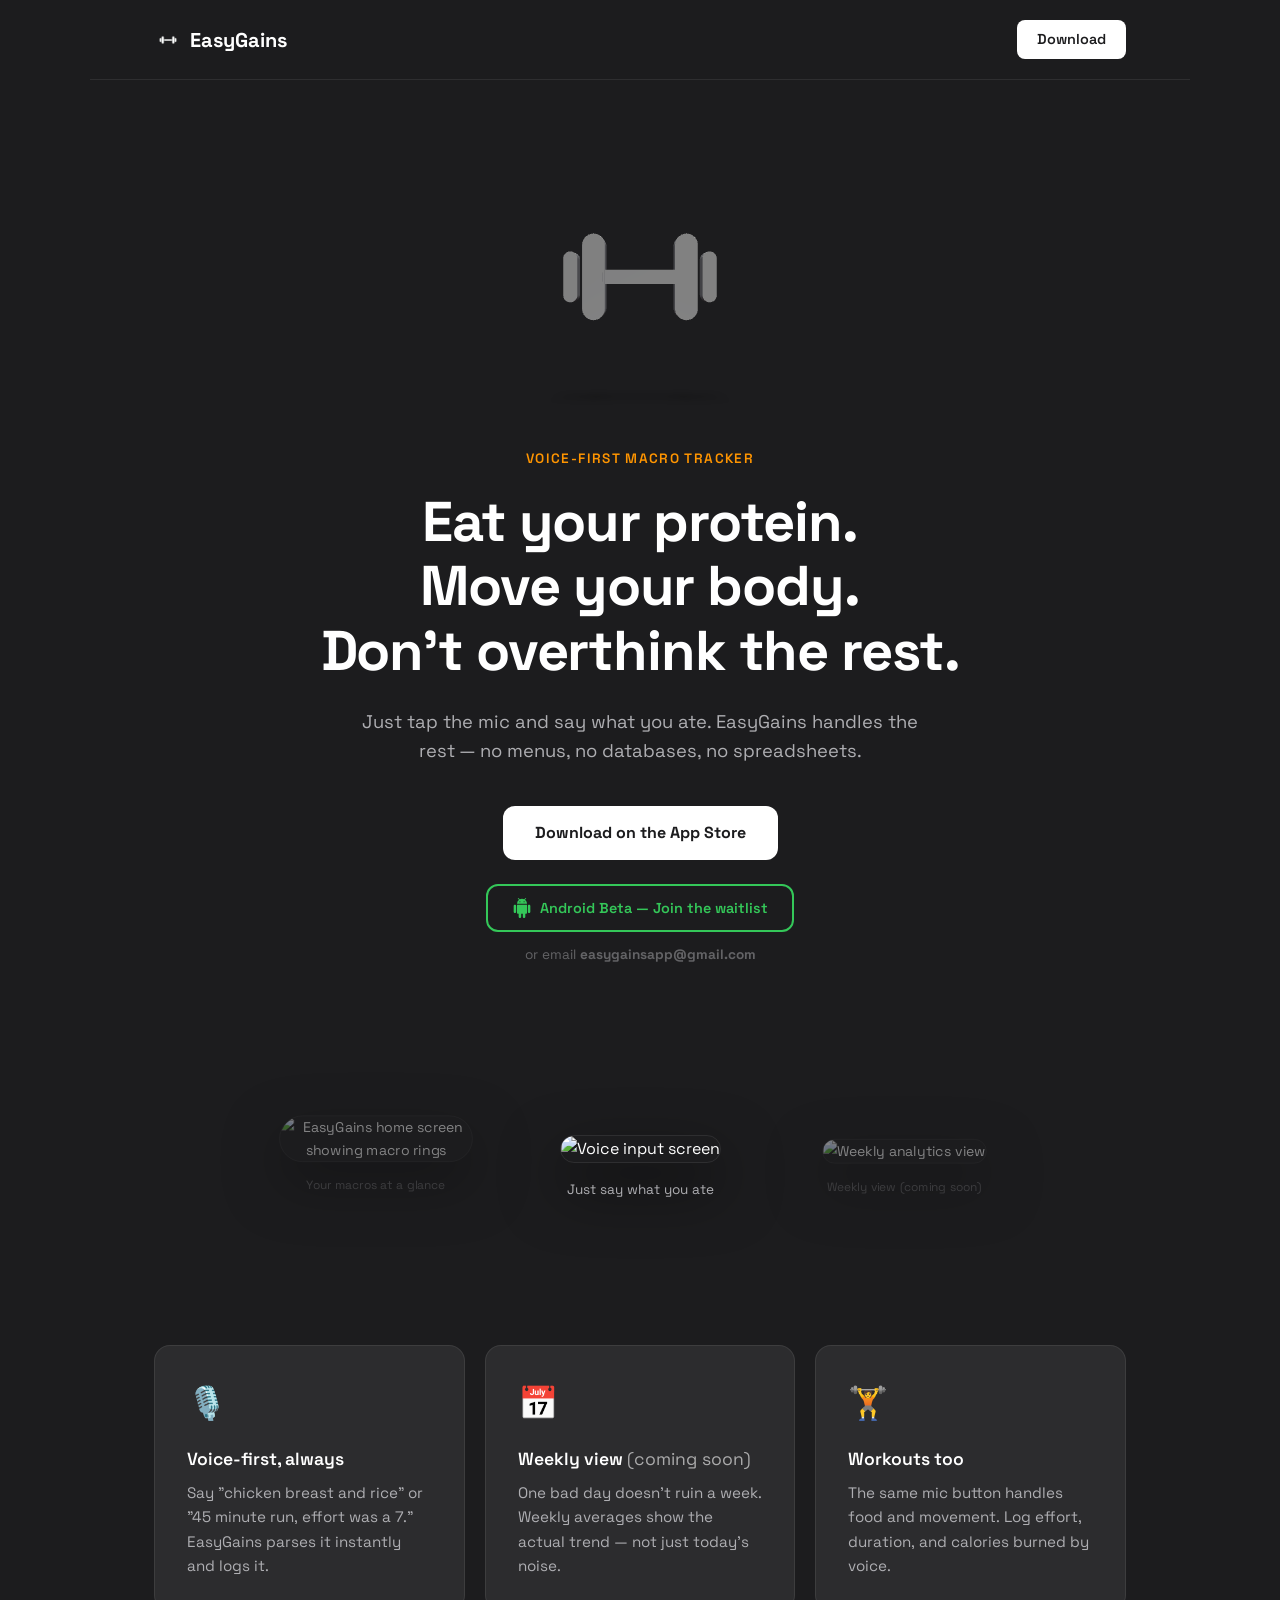
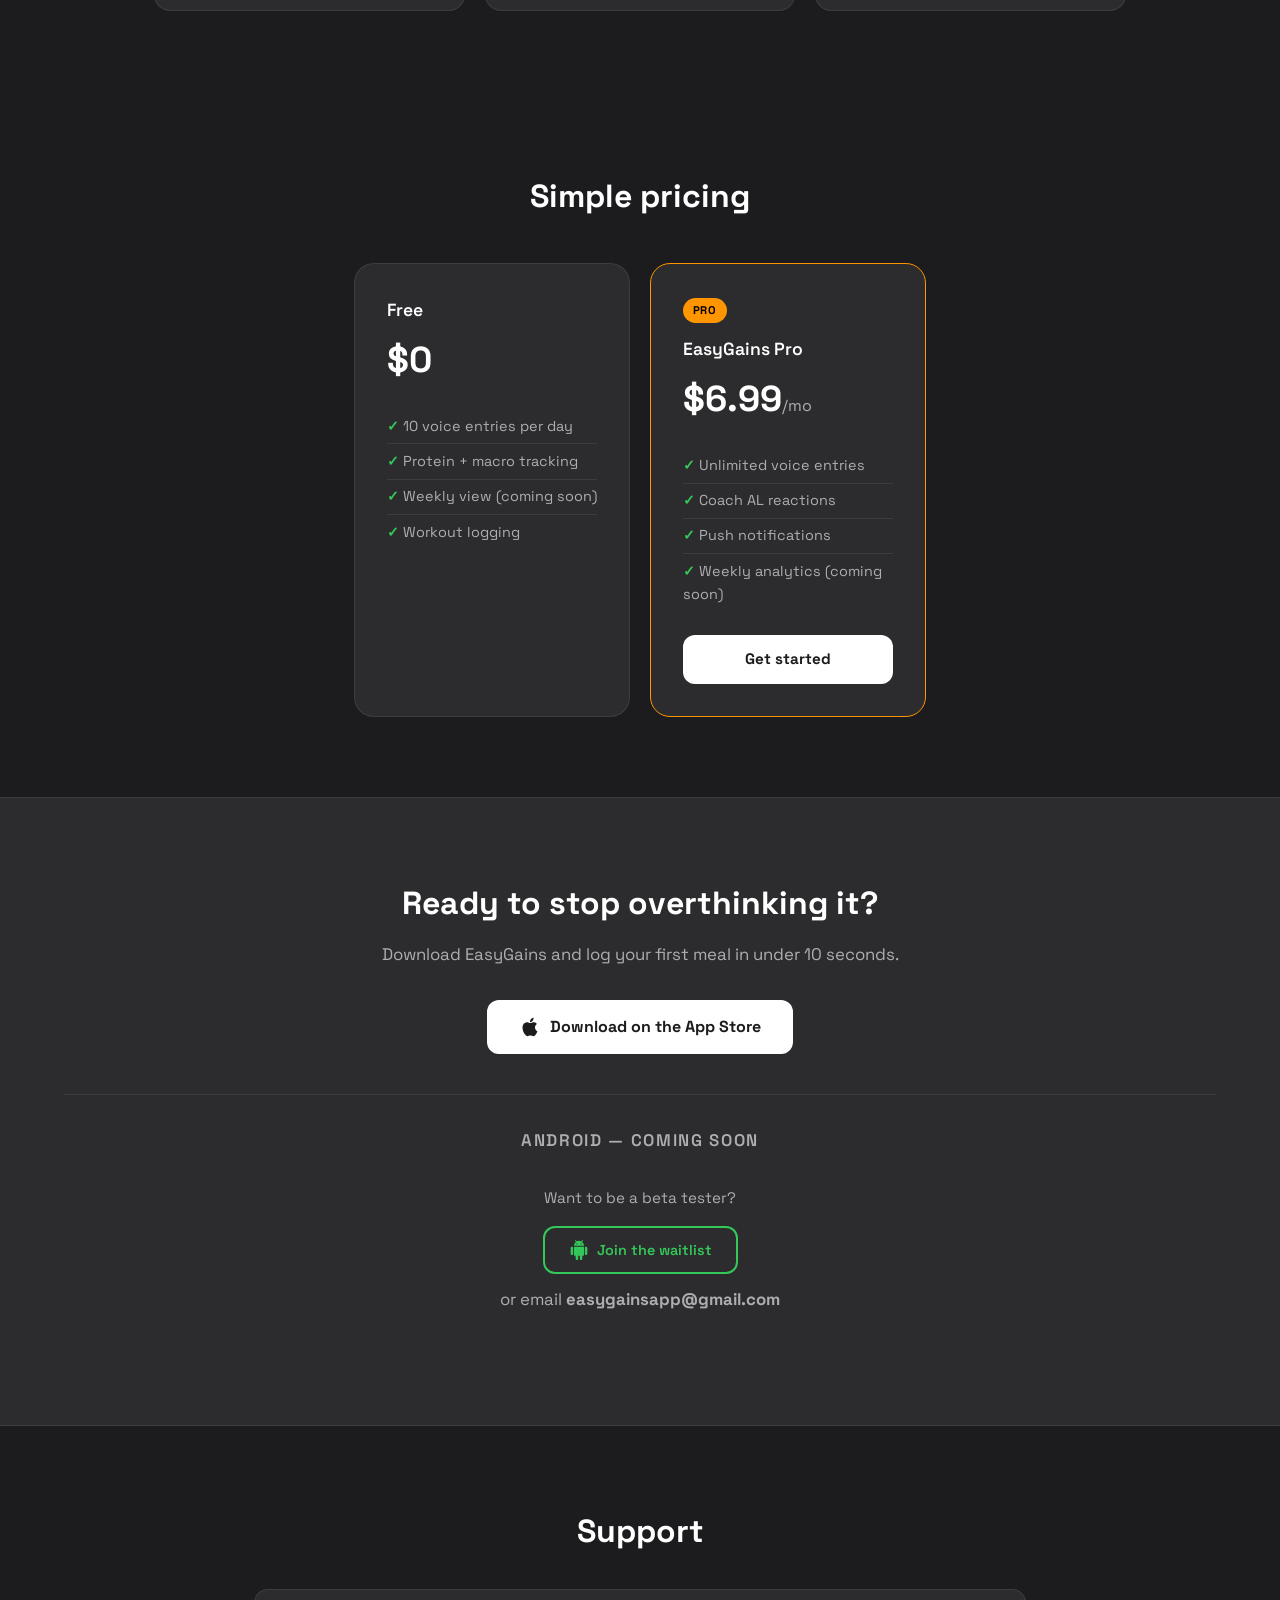
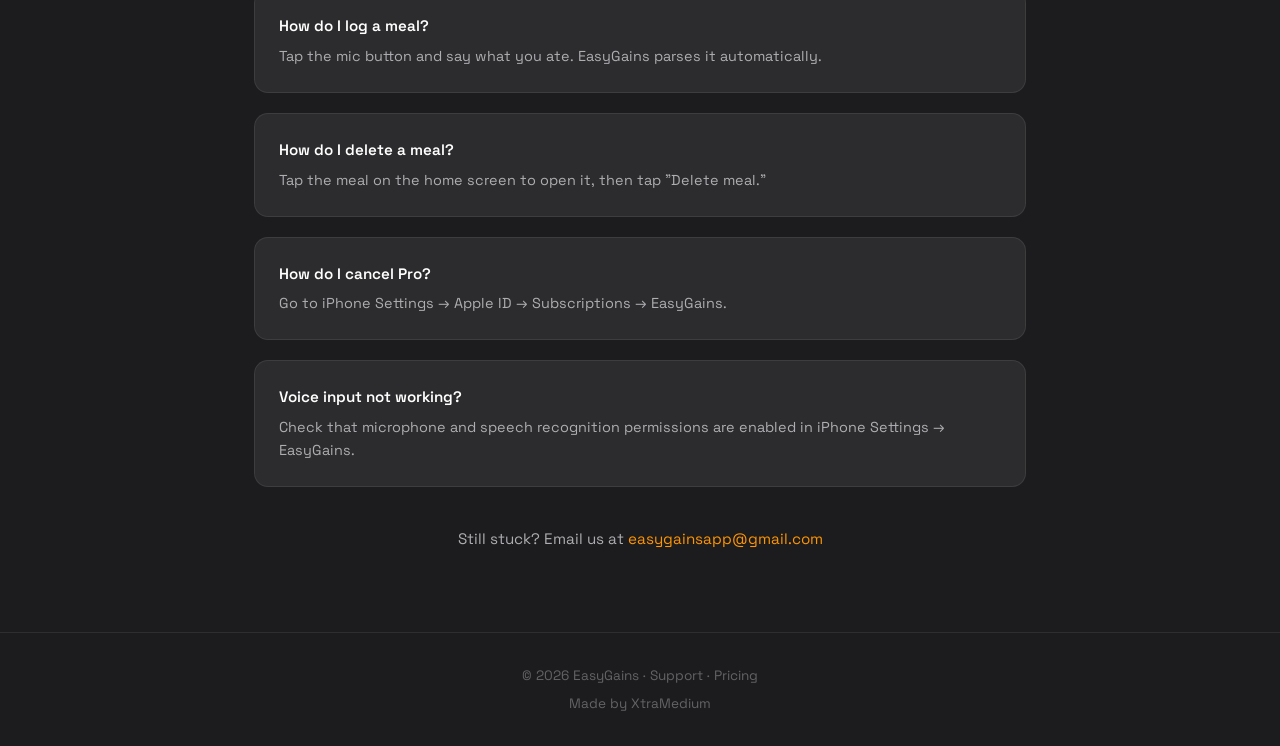
==== commit aed9d092: "feat: add interactive 3D dumbbell hero Lazy-mounts when the hero scrolls into view so the 1.3MB bund" ====
--- a/index.html
+++ b/index.html
@@ -5,8 +5,58 @@
     <meta name="viewport" content="width=device-width, initial-scale=1.0">
     <title>EasyGains — Voice-first macro tracker</title>
     <meta name="description" content="Track protein and macros by voice. Just say what you ate. No menus. No databases. Just results.">
+
+    <!-- Open Graph / link previews -->
+    <meta property="og:type" content="website">
+    <meta property="og:url" content="https://easygains.app">
+    <meta property="og:title" content="EasyGains — Voice-first macro tracker">
+    <meta property="og:description" content="Track protein and macros by voice. Just say what you ate. No menus. No databases. Just results.">
+    <meta property="og:image" content="https://easygains.app/assets/og-image.png">
+    <meta property="og:image:width" content="1200">
+    <meta property="og:image:height" content="630">
+
+    <!-- Twitter Card -->
+    <meta name="twitter:card" content="summary_large_image">
+    <meta name="twitter:title" content="EasyGains — Voice-first macro tracker">
+    <meta name="twitter:description" content="Track protein and macros by voice. Just say what you ate. No menus. No databases. Just results.">
+    <meta name="twitter:image" content="https://easygains.app/assets/og-image.png">
+
     <link rel="icon" href="assets/favicon.png">
     <link rel="stylesheet" href="styles.css">
+    <script type="application/ld+json">
+    {
+      "@context": "https://schema.org",
+      "@type": "MobileApplication",
+      "name": "EasyGains",
+      "description": "Voice-first calorie and macro tracker. Track protein, carbs, fat, and calories by speaking naturally. No barcode scanning, no manual entry — just say what you ate.",
+      "operatingSystem": "iOS, Android",
+      "applicationCategory": "HealthApplication",
+      "offers": [
+        {
+          "@type": "Offer",
+          "price": "0",
+          "priceCurrency": "USD",
+          "name": "Free",
+          "description": "10 voice logs per day, protein and macro tracking, workout logging"
+        },
+        {
+          "@type": "Offer",
+          "price": "6.99",
+          "priceCurrency": "USD",
+          "name": "EasyGains Pro",
+          "description": "Unlimited voice logs, AI coach reactions, push notifications, weekly analytics"
+        }
+      ],
+      "featureList": "Voice-first food logging, AI food parsing, Protein tracking, Macro tracking, Workout logging with effort scoring, AI coaching, Weekly macro analytics",
+      "url": "https://easygains.app",
+      "installUrl": "https://apps.apple.com/app/easygains/id6760476920",
+      "author": {
+        "@type": "Organization",
+        "name": "EasyGains",
+        "email": "easygainsapp@gmail.com"
+      }
+    }
+    </script>
     <link rel="preconnect" href="https://fonts.googleapis.com">
     <link rel="preconnect" href="https://fonts.gstatic.com" crossorigin>
     <link href="https://fonts.googleapis.com/css2?family=Space+Grotesk:wght@400;500;600;700&display=swap" rel="stylesheet">
@@ -22,6 +72,9 @@
     </nav>
 
     <section class="hero">
+        <div class="hero-3d" id="hero-3d" aria-hidden="true">
+            <img src="assets/dumbbell.svg" alt="" class="hero-3d-fallback">
+        </div>
         <p class="eyebrow">Voice-first macro tracker</p>
         <h1>Eat your protein.<br>Move your body.<br>Don't overthink the rest.</h1>
         <p class="subtitle">Just tap the mic and say what you ate. EasyGains handles the rest — no menus, no databases, no spreadsheets.</p>
@@ -151,5 +204,46 @@
         }
     </script>
 
+    <!-- 3dsvg hero — lazy-loads a pre-bundled JS (React + three.js + 3dsvg) when the hero scrolls into view.
+         Bundle built from the Remotion project: `node web-hero/build.mjs`.
+         Static SVG fallback remains if JS or WebGL is unavailable. -->
+    <script type="module">
+        (async () => {
+            const target = document.getElementById("hero-3d");
+            if (!target) return;
+
+            // Lazy-load: only fetch the ~1.3 MB bundle when the hero is near the viewport.
+            await new Promise((resolve) => {
+                const obs = new IntersectionObserver((entries) => {
+                    if (entries.some((e) => e.isIntersecting)) {
+                        obs.disconnect();
+                        resolve();
+                    }
+                }, { rootMargin: "300px" });
+                obs.observe(target);
+            });
+
+            try {
+                const { mount } = await import("./assets/hero-3d.js");
+                mount(target, {
+                    svg: "/assets/dumbbell.svg",
+                    material: "metal",
+                    animate: "float",
+                    depth: 0.9,
+                    smoothness: 0.35,
+                    color: "#FFFFFF",
+                    shadow: true,
+                    background: "transparent",
+                    ambientIntensity: 0.4,
+                    lightIntensity: 1.4,
+                    cursorOrbit: true,
+                    orbitStrength: 0.8,
+                });
+            } catch (err) {
+                console.error("[hero-3d] bundle failed to load — keeping 2D fallback:", err);
+            }
+        })();
+    </script>
+
 </body>
 </html>
--- a/styles.css
+++ b/styles.css
@@ -69,9 +69,43 @@
 /* Hero */
 .hero {
     text-align: center;
-    padding: 7rem 5% 5rem;
+    padding: 4rem 5% 5rem;
     max-width: 780px;
     margin: 0 auto;
+}
+
+.hero-3d {
+    width: 100%;
+    max-width: 420px;
+    height: 280px;
+    margin: 0 auto 1.5rem;
+    position: relative;
+    display: flex;
+    align-items: center;
+    justify-content: center;
+}
+
+.hero-3d-fallback {
+    width: 55%;
+    max-width: 200px;
+    height: auto;
+    opacity: 0.85;
+    filter: drop-shadow(0 10px 30px rgba(0, 0, 0, 0.5));
+}
+
+/* When SVG3D mounts it replaces the fallback with its own canvas — make sure that canvas fills the container. */
+.hero-3d canvas {
+    width: 100% !important;
+    height: 100% !important;
+    display: block;
+}
+
+@media (max-width: 640px) {
+    .hero-3d {
+        height: 220px;
+        max-width: 320px;
+        margin-bottom: 1rem;
+    }
 }
 
 .eyebrow {
